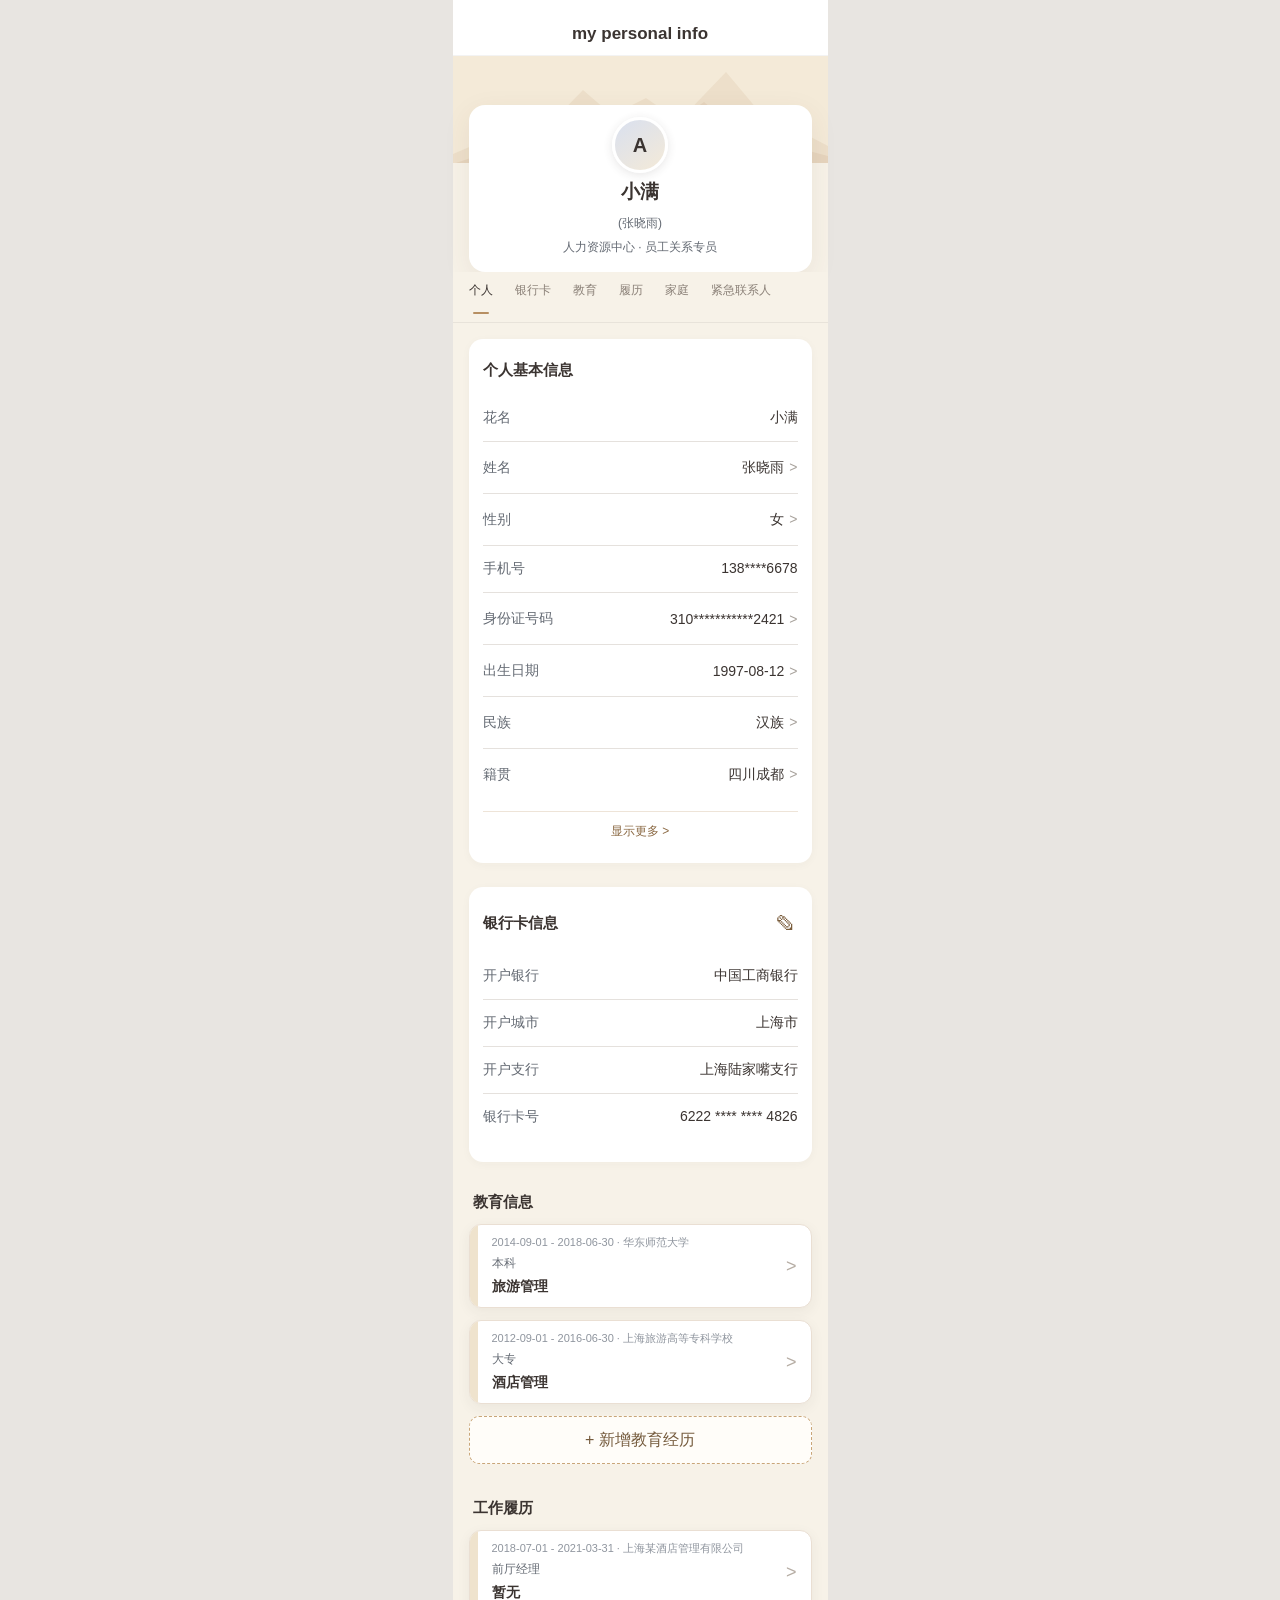
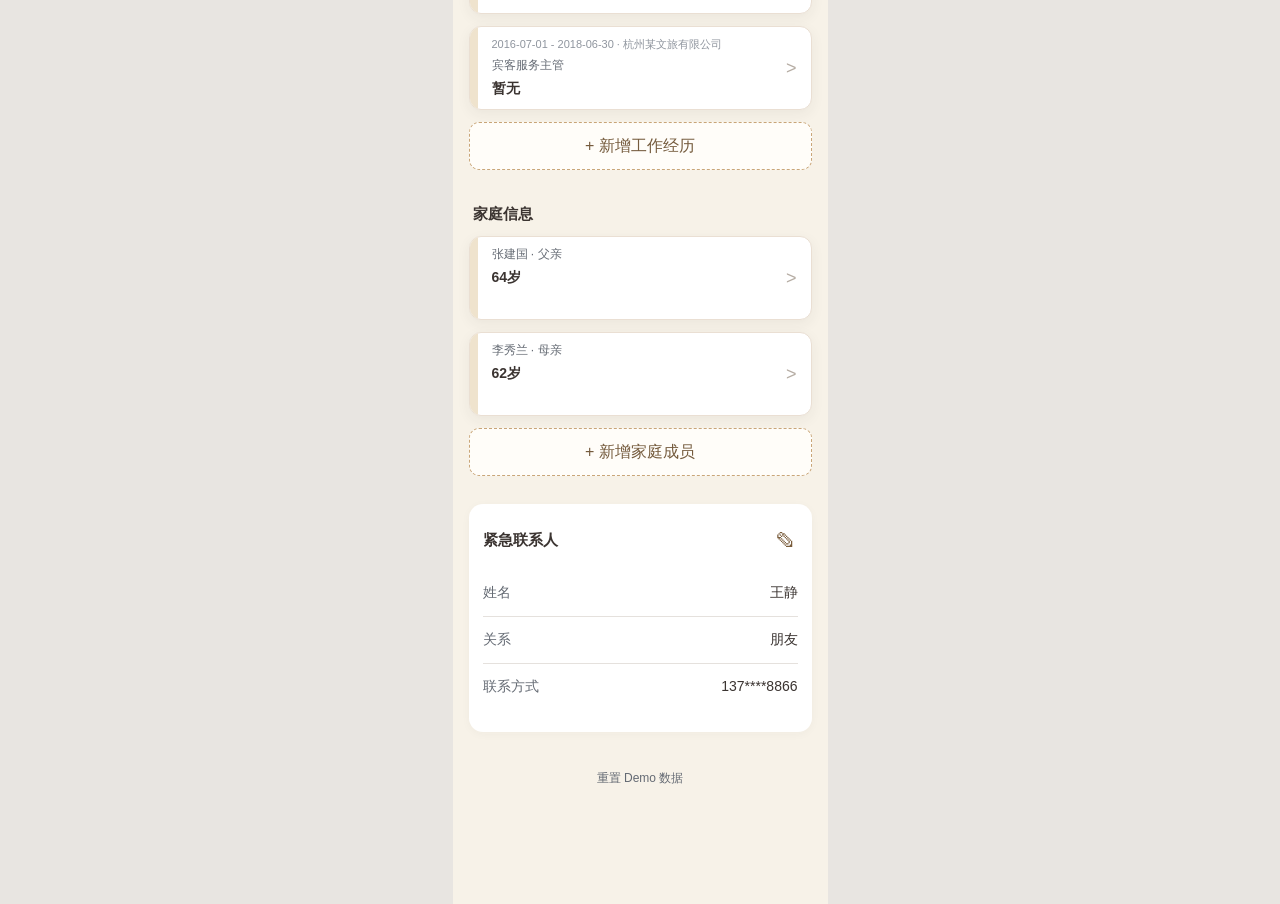
==== index.html @ 76324855 "feat: add personal information demo" ====
<!doctype html>
<html lang="zh-CN">
<head>
  <meta charset="UTF-8">
  <meta name="viewport" content="width=device-width, initial-scale=1, viewport-fit=cover">
  <meta name="theme-color" content="#f7f6f3">
  <title>my personal info</title>
  <link rel="stylesheet" href="./src/styles.css?v=17">
  <link rel="stylesheet" href="./src/talent-profile-fix.css?v=22">
</head>
<body>
  <main id="app" aria-live="polite"></main>
  <script type="module" src="./src/app.js?v=39"></script>
</body>
</html>
---- src/styles.css ----
:root{--woye:#3b3431;--page:#f7f6f3;--surface:#fff;--gold:#b78f62;--gold-weak:#f5e8c8;--muted:#646a73;--line:#e5e1dd;--warning:#c25705;--danger:#a53c2d;--success:#258832;--shadow:0 8px 24px rgba(59,52,49,.08)}
.landscape-hero{height:142px;margin-top:-1px;background-color:#f4ead8;background-image:url("data:image/svg+xml,%3Csvg xmlns='http://www.w3.org/2000/svg' viewBox='0 0 375 142'%3E%3Cpath d='M0 116L58 91l25 9 47-48 29 25 34-17 33 23 47-49 31 37 71 37v34H0z' fill='%23ddc8ab' fill-opacity='.32'/%3E%3Cpath d='M0 126l67-23 42 8 42-30 45 23 55-40 36 31 88 23v24H0z' fill='%23b78f62' fill-opacity='.13'/%3E%3C/svg%3E");background-size:cover;background-position:center}.profile-shell{width:343px;margin:-74px auto 0;position:relative;z-index:2}.talent-profile-card{min-height:174px;margin:0;padding:20px 18px 18px;border-radius:16px;background:#fff;color:var(--woye);box-shadow:0 8px 28px rgba(89,69,48,.08);display:flex;flex-direction:column;justify-content:center;text-align:center}.talent-profile-card .avatar{width:64px;height:64px;margin:0 auto 10px;background:linear-gradient(145deg,#d9e0ef,#f4ead8);border:3px solid #fff;box-shadow:0 2px 10px rgba(59,52,49,.12)}.talent-profile-card .profile-main{width:100%}.talent-profile-card .profile-main h2{justify-content:center;flex-wrap:wrap;margin-bottom:5px}.talent-profile-card .profile-main small{display:block;width:100%;color:var(--muted)}.talent-profile-card .profile-main p{color:var(--muted);line-height:20px}.profile-badge{position:absolute;right:0;top:26px;padding:5px 10px;background:#e4fae1;color:var(--success);font-size:12px;border-radius:6px 0 0 6px}.profile-anchor-nav{position:sticky;top:88px;z-index:4;display:flex;gap:22px;overflow-x:auto;width:100%;padding:17px 16px 8px;background:rgba(247,242,232,.96);scrollbar-width:none;border-bottom:1px solid rgba(59,52,49,.08)}.profile-anchor-nav::-webkit-scrollbar{display:none}.profile-anchor-nav a{position:relative;flex:none;min-height:32px;color:#8b8178;font-size:12px;text-decoration:none;white-space:nowrap}.profile-anchor-nav a:first-child{color:var(--woye)}.profile-anchor-nav a:first-child:after{content:"";position:absolute;left:4px;right:4px;bottom:0;height:2px;background:var(--gold);border-radius:2px}.profile-content{padding-top:10px}.module-card{scroll-margin-top:140px;background:#fff;border-radius:14px;padding:12px 14px 4px;box-shadow:0 2px 10px rgba(59,52,49,.035)}.module-card .detail-card,.module-card .record-card{padding-left:0;padding-right:0;box-shadow:none}.module-card .module-head{padding:0 0 4px}.module-card .module-head h2{font-size:15px}.module-card .add-btn{background:#fbf8f2;margin-top:4px}
.data-row.clickable{cursor:pointer;min-height:52px;align-items:center}.record-card{position:relative;background:#fff;border-radius:12px;padding:4px 16px 54px;margin-bottom:12px}.record-edit{position:absolute;right:12px;bottom:7px;color:#7a5d3c;font-size:13px;padding:0 10px}.add-btn{width:100%;min-height:48px;border:1px dashed var(--gold);border-radius:10px;background:#fff;color:#755b3d;margin:4px 0 16px}.delete-link{display:block;width:100%;color:var(--danger);margin:16px 0 100px}.data-row b{font-weight:400;margin-left:5px}
.single-page{padding-bottom:36px}.info-module{margin:0 0 24px}.module-head{min-height:38px;display:flex;align-items:center;justify-content:space-between;padding:0 2px}.module-head h2{font-size:16px;margin:0}.module-edit{display:block;margin:-4px 4px 0 auto;color:#755b3d;padding:0 12px}.inline-actions{display:flex;margin:8px 0}.inline-actions .danger-btn{min-height:44px}.info-module .demo-panel{margin-top:10px}.info-module .detail-card{margin-bottom:6px}
.profile-main{flex:1}.profile-main h2{display:flex;align-items:center;gap:8px}.profile-main small{font-size:11px;font-weight:400;color:#edd185}.profile-main p{margin-top:3px}.record-card.pending-add{border:1px dashed var(--gold);background:#fffaf1}.record-card.pending-edit{border:1px solid #e5c993;background:#fffaf1}.record-card.pending-delete{border:1px dashed #c9c4be;opacity:.58}.record-status{position:absolute;right:12px;top:10px;padding:3px 7px;border-radius:999px;background:#fff2df;color:var(--warning);font-size:11px}.request-actions{position:absolute;left:12px;right:12px;bottom:5px;display:flex;justify-content:flex-end;gap:4px}.request-actions button{color:#755b3d;font-size:12px;padding:0 8px}.request-actions button:first-child{margin-right:auto}.pending-delete .record-status{background:#f1efed;color:#646a73}
.pending-view{display:block;margin:0 4px 0 auto;color:#755b3d;font-size:12px;padding:0 8px}.record-card .pending-view{position:absolute;right:10px;bottom:4px}.profile-main h2{font-size:20px}.profile-main small{font-size:12px;color:rgba(255,255,255,.68)}
*{box-sizing:border-box}body{margin:0;background:#e8e5e1;color:var(--woye);font-family:"PingFang SC","Microsoft YaHei",sans-serif}.app{max-width:375px;min-height:100vh;margin:0 auto;background:#f7f6f3;position:relative;padding-bottom:104px}.nav{height:88px;padding:44px 16px 0;display:flex;align-items:center;justify-content:space-between;background:rgba(247,246,243,.94);position:sticky;top:0;z-index:5;border-bottom:1px solid rgba(59,52,49,.06)}.nav h1{font-size:17px;margin:0}.icon-btn,.text-btn,button{min-height:44px;border:0;background:transparent;color:var(--woye);font:inherit;cursor:pointer}.icon-btn{width:44px;font-size:22px}.nav-spacer{width:44px}.content{width:343px;margin:0 auto;padding-top:16px}.profile{background:linear-gradient(135deg,#3b3431,#514742);color:#fff;border-radius:16px;padding:20px;margin-bottom:16px;display:flex;gap:14px;align-items:center}.avatar{width:54px;height:54px;border-radius:50%;display:grid;place-items:center;background:#edd185;color:var(--woye);font-weight:600;font-size:20px}.profile h2{font-size:18px;margin:0 0 5px}.profile p{margin:0;color:rgba(255,255,255,.72);font-size:12px}.section-label{font-size:13px;color:var(--muted);margin:18px 4px 8px}.list{background:var(--surface);border-radius:12px;overflow:hidden}.list-item{min-height:76px;padding:14px 16px;display:flex;align-items:center;gap:12px;border-bottom:1px solid var(--line);cursor:pointer}.list-item:last-child{border:0}.section-icon{width:38px;height:38px;border-radius:10px;background:#f1ece5;display:grid;place-items:center;font-size:18px}.item-copy{flex:1;min-width:0}.item-title{font-size:15px;font-weight:500;margin-bottom:4px}.item-summary{font-size:12px;color:var(--muted);overflow:hidden;text-overflow:ellipsis;white-space:nowrap}.chevron{color:#a7a19b}.status{font-size:11px;padding:3px 7px;border-radius:999px;background:#fff2df;color:var(--warning)}.status.rejected{background:#fbe8e5;color:var(--danger)}.notice{border-radius:10px;padding:12px;margin-bottom:12px;background:var(--gold-weak);color:#71542f;font-size:13px;line-height:20px}.notice.danger{background:#fbe8e5;color:var(--danger)}.detail-card{background:#fff;border-radius:12px;padding:4px 16px;margin-bottom:12px}.data-row{display:flex;justify-content:space-between;gap:20px;padding:14px 0;border-bottom:1px solid var(--line);font-size:14px}.data-row:last-child{border:0}.data-row span:first-child{color:var(--muted);flex:none}.data-row span:last-child{text-align:right}.form-card{background:#fff;border-radius:12px;padding:4px 16px;margin-bottom:12px}.field{padding:12px 0;border-bottom:1px solid var(--line)}.field:last-child{border:0}.field label{display:block;font-size:12px;color:var(--muted);margin-bottom:7px}.field input{width:100%;height:36px;border:0;outline:0;color:var(--woye);font:14px inherit;background:transparent}.upload{background:#fff;border-radius:12px;padding:16px;margin-top:12px}.upload h3{font-size:14px;margin:0 0 4px}.upload p{font-size:12px;color:var(--muted);margin:0 0 12px}.upload-trigger{min-height:48px;width:100%;border:1px dashed var(--gold);border-radius:8px;color:#755b3d;background:#fcfaf7}.file{margin-top:10px;padding:10px;background:#f7f6f3;border-radius:8px;font-size:12px;display:flex;justify-content:space-between}.actions{position:fixed;bottom:0;width:375px;padding:10px 16px calc(10px + env(safe-area-inset-bottom));background:rgba(255,255,255,.96);border-top:1px solid var(--line);display:flex;gap:10px;z-index:6}.primary,.secondary,.danger-btn{min-height:48px;border-radius:8px;padding:0 18px;font-weight:500}.primary{background:var(--woye);color:white;flex:1}.secondary{border:1px solid #cfc9c3;background:#fff;flex:1}.danger-btn{border:1px solid #ddb8b3;color:var(--danger);background:#fff;flex:1}.demo-panel{margin-top:18px;border:1px dashed #cfc6ba;border-radius:12px;padding:14px}.demo-panel h3{font-size:13px;margin:0 0 5px}.demo-panel p{font-size:11px;color:var(--muted);margin:0 0 10px}.demo-row{display:flex;gap:8px}.demo-row button{border:1px solid var(--line);border-radius:8px;background:#fff;flex:1;font-size:12px}.toast{position:fixed;left:50%;bottom:96px;transform:translateX(-50%);background:rgba(59,52,49,.94);color:#fff;padding:10px 16px;border-radius:8px;font-size:13px;z-index:20;white-space:nowrap}.reset{margin:20px auto 0;display:block;color:var(--muted);font-size:12px}.empty{padding:40px 20px;text-align:center;color:var(--muted)}@media(max-width:374px){.app,.actions{width:100%;max-width:375px}.content{width:calc(100% - 32px)}}
---- src/talent-profile-fix.css ----
.app.single-page{background:#f7f2e8}
.single-page .nav{height:56px;padding-top:12px;background:#fff}
.single-page .landscape-hero{height:108px}
.single-page .profile-shell{margin-top:-58px}
.profile.talent-profile-card{min-height:158px;margin:0;padding:12px 18px 14px;background:#fff!important;color:var(--woye)!important;gap:0;align-items:center}
.profile.talent-profile-card h2{color:var(--woye);font-size:19px}
.talent-profile-card .profile-main p{color:var(--muted)!important;margin:1px 0;font-size:12px}
.talent-profile-card .profile-main small{color:var(--muted)!important;margin-top:2px}
.profile.talent-profile-card .avatar{width:56px;height:56px;margin:0 auto 6px}
.single-page .profile-anchor-nav{top:56px;padding-top:10px;background:rgba(247,242,232,.98)}
.module-card{padding:14px 14px 12px}
.module-card .record-card{margin:8px 0 14px;padding:42px 14px 52px;background:#fffdf9;border:1px solid #e2d7c8;border-radius:12px;overflow:hidden}
.module-card .record-card:not(.pending-add):not(.pending-edit):not(.pending-delete){padding-top:10px}
.module-card .record-card .data-row{padding:12px 0;gap:12px}
.module-card .record-card .data-row span:last-child{min-width:0;overflow-wrap:anywhere}
.record-card .record-status{top:10px;right:12px;z-index:1}
.record-card .request-actions{left:0;right:0;bottom:0;min-height:44px;padding:0 10px;border-top:1px solid #eee4d8;background:#fbf7f0;align-items:center}
.record-card .request-actions button{min-height:43px}
.record-card .pending-view{position:static;margin-left:auto}
.module-card .add-btn{margin:2px 0 4px;border-color:#c9a679;background:#fffdf9}
.multi-record-module{background:transparent;box-shadow:none;padding:0}
.multi-record-module .module-head{padding:0 4px 6px}
.multi-record-module .record-card-list{display:grid;gap:12px}
.multi-record-module .record-card{margin:0;padding:42px 14px 14px;background:#fff;border:1px solid #eadfd3;box-shadow:0 4px 14px rgba(59,52,49,.06)}
.multi-record-module .record-card:not(.pending-add):not(.pending-edit):not(.pending-delete){padding-top:42px;padding-bottom:14px}
.multi-record-module .record-edit{top:8px;right:8px;bottom:auto;min-height:32px;padding:0 8px}
.multi-record-module .add-btn{margin-top:12px}
.multi-record-module .record-summary-card{position:relative;min-height:108px;padding:18px 34px 16px 22px;cursor:pointer;overflow:hidden}
.record-summary-card::before{content:"";position:absolute;left:0;top:0;bottom:0;width:8px;background:#efe3cd;border-radius:12px 0 0 12px}
.record-summary{display:flex;flex-direction:column;gap:3px}
.record-time{color:#8f959e;font-size:11px;line-height:18px}
.record-subtitle{color:#646a73;font-size:12px;line-height:18px}
.record-primary{color:#3b3431;font-size:14px;line-height:22px;font-weight:600}
.record-chevron{position:absolute;right:14px;top:50%;transform:translateY(-50%);color:#b6ada4;font-size:18px}
.multi-record-module .record-summary-card.pending-add,.multi-record-module .record-summary-card.pending-delete{padding-top:42px}
.multi-record-module .record-summary-card .record-status{top:10px}
.multi-record-module .record-summary-card:not(.pending-add):not(.pending-edit):not(.pending-delete){padding-top:8px;padding-bottom:8px;min-height:84px}
.multi-record-module .record-summary-card.pending-edit{padding:16px 104px 16px 22px;min-height:96px}
.multi-record-module .record-summary-card.pending-edit .record-status{top:12px;right:12px}
.show-more{display:block;width:100%;min-height:40px;border-top:1px solid #eee4d8;color:#8a6842;font-size:12px}
.set-emergency{position:relative;z-index:2;display:block;min-height:36px;margin:8px 0 -4px;padding:0 10px;border-radius:8px;background:#fbf7f0;color:#7a5d3c;font-size:12px}
.set-emergency:disabled{color:#bbbfc4;cursor:not-allowed}
.material-grid{display:grid;gap:12px;margin-bottom:12px}
.material-slot{padding:12px;border:1px solid #eadfd3;border-radius:10px;background:#fffdf9}
.material-slot h3{margin:0 0 4px}
.material-slot .upload-trigger{margin-top:4px}
.profile-org{white-space:nowrap;font-size:12px}
.emergency-inline{display:flex;align-items:center;gap:8px}
.emergency-inline span{color:#646a73;font-size:12px}
.inline-module-head>div{display:flex;align-items:center;gap:6px}
.inline-edit-icon{width:44px;min-height:44px;margin-right:-10px;color:#7a5d3c;font-size:20px;line-height:1}
.family-summary{justify-content:center}
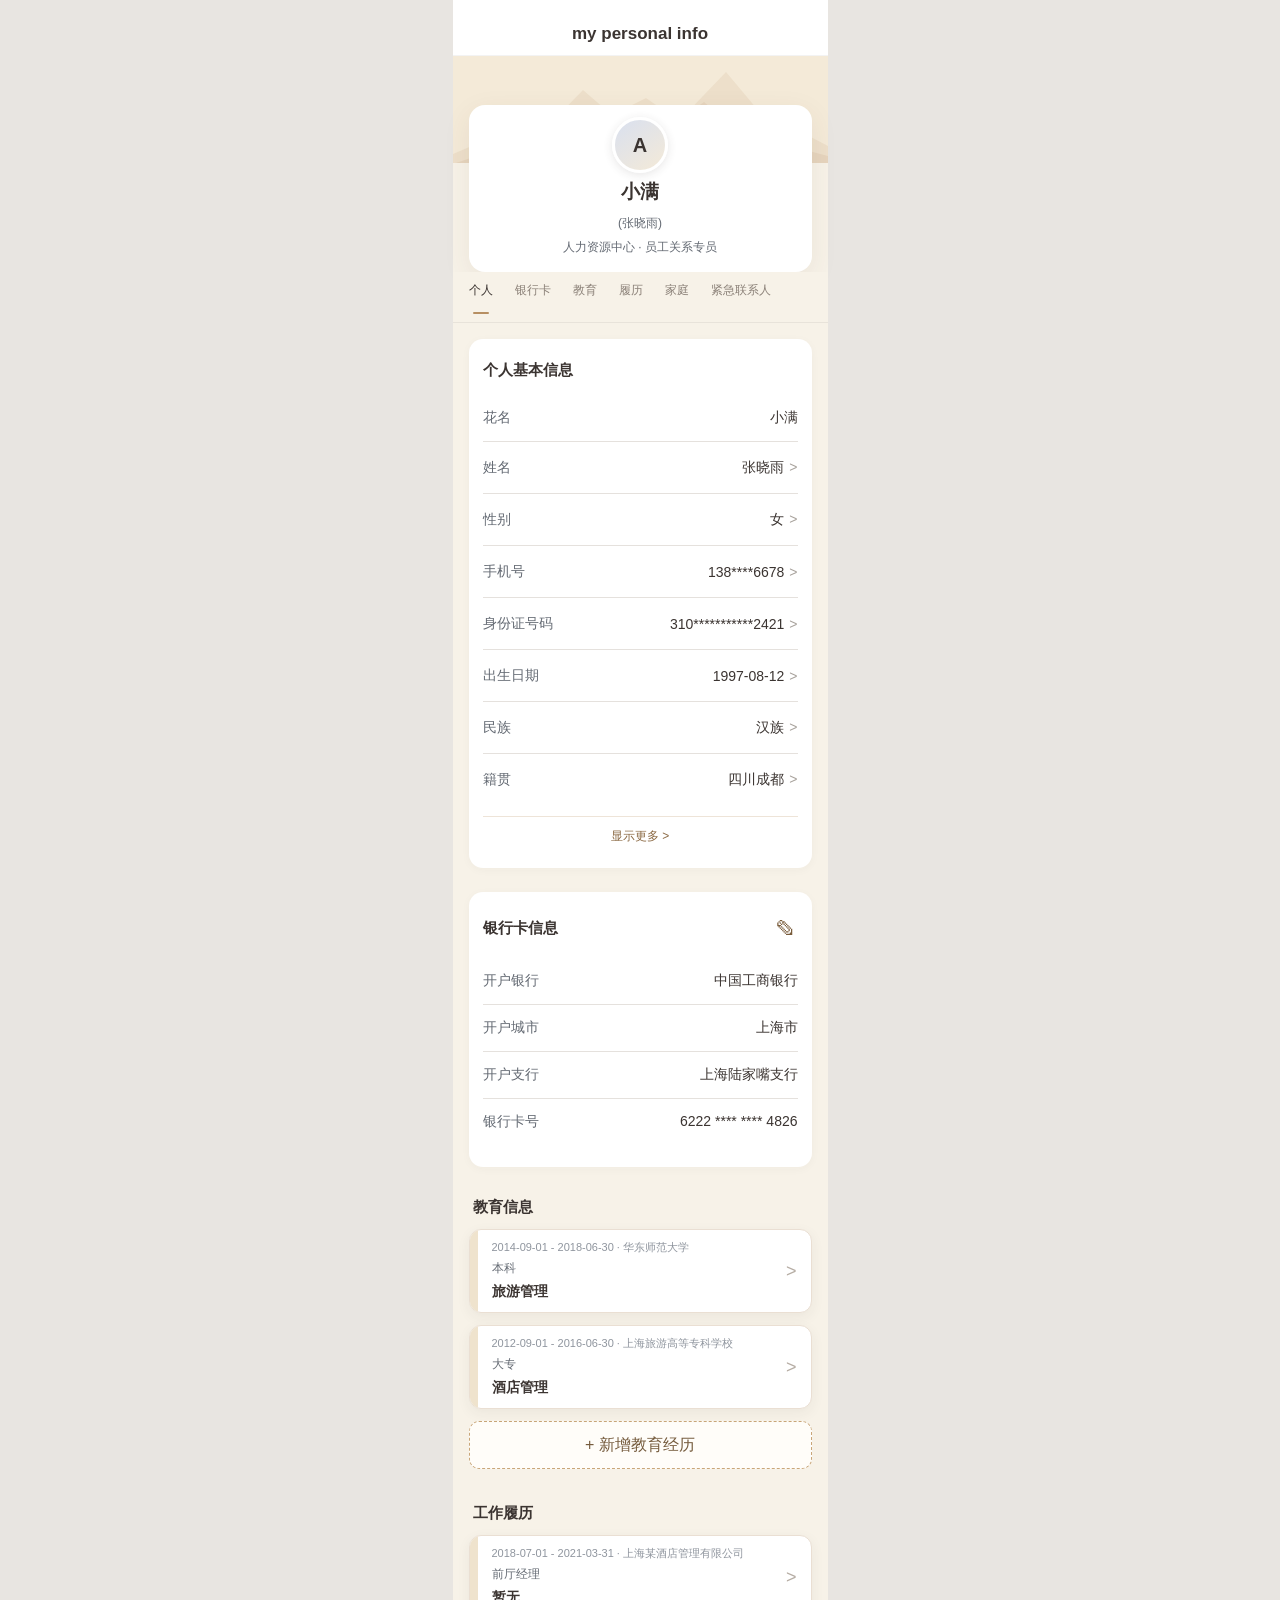
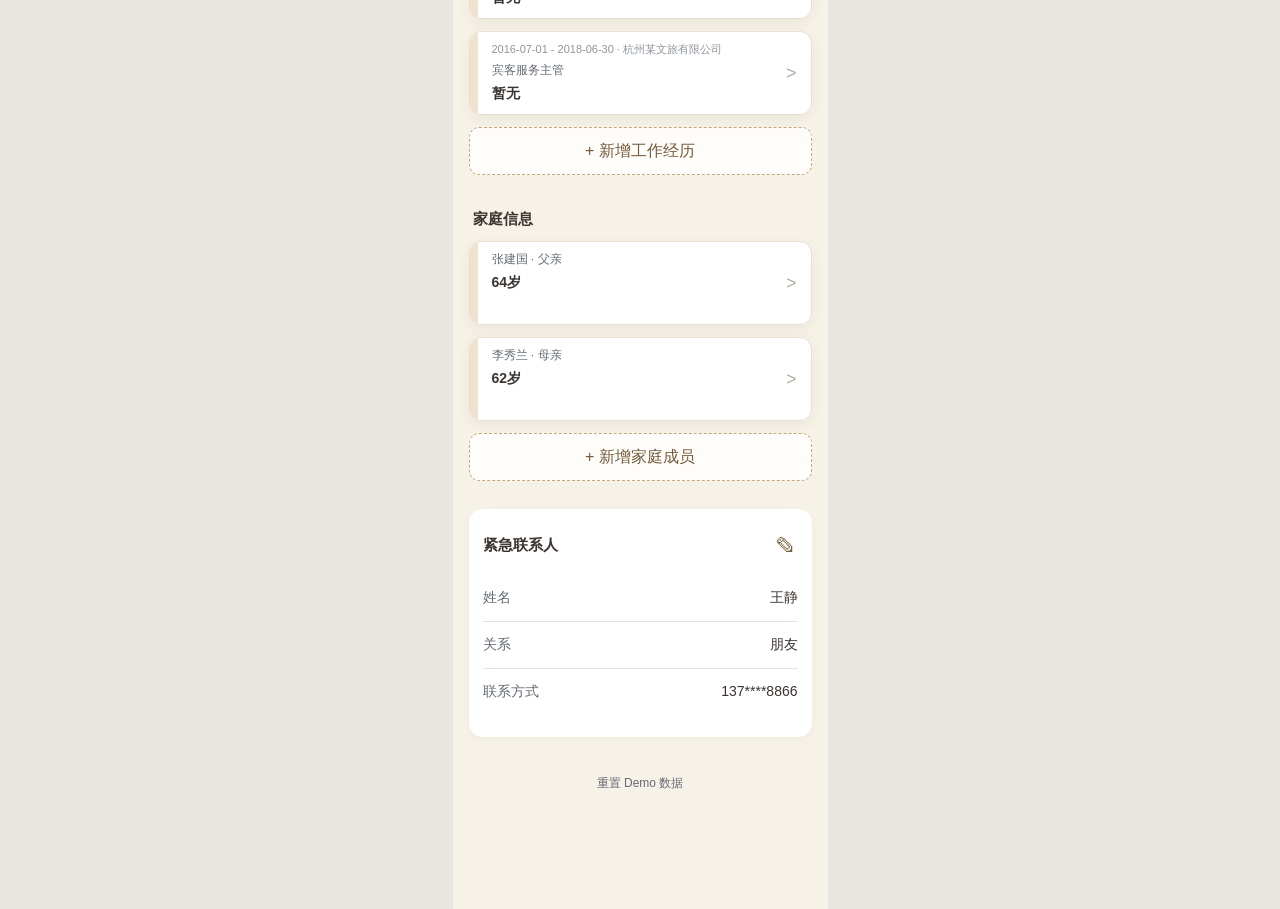
==== commit 1ddba9a0: "Refine phone and review demo flows" ====
--- a/index.html
+++ b/index.html
@@ -5,11 +5,11 @@
   <meta name="viewport" content="width=device-width, initial-scale=1, viewport-fit=cover">
   <meta name="theme-color" content="#f7f6f3">
   <title>my personal info</title>
-  <link rel="stylesheet" href="./src/styles.css?v=17">
+  <link rel="stylesheet" href="./src/styles.css?v=18">
   <link rel="stylesheet" href="./src/talent-profile-fix.css?v=22">
 </head>
 <body>
   <main id="app" aria-live="polite"></main>
-  <script type="module" src="./src/app.js?v=39"></script>
+  <script type="module" src="./src/app.js?v=43"></script>
 </body>
 </html>
--- a/src/styles.css
+++ b/src/styles.css
@@ -5,3 +5,6 @@
 .profile-main{flex:1}.profile-main h2{display:flex;align-items:center;gap:8px}.profile-main small{font-size:11px;font-weight:400;color:#edd185}.profile-main p{margin-top:3px}.record-card.pending-add{border:1px dashed var(--gold);background:#fffaf1}.record-card.pending-edit{border:1px solid #e5c993;background:#fffaf1}.record-card.pending-delete{border:1px dashed #c9c4be;opacity:.58}.record-status{position:absolute;right:12px;top:10px;padding:3px 7px;border-radius:999px;background:#fff2df;color:var(--warning);font-size:11px}.request-actions{position:absolute;left:12px;right:12px;bottom:5px;display:flex;justify-content:flex-end;gap:4px}.request-actions button{color:#755b3d;font-size:12px;padding:0 8px}.request-actions button:first-child{margin-right:auto}.pending-delete .record-status{background:#f1efed;color:#646a73}
 .pending-view{display:block;margin:0 4px 0 auto;color:#755b3d;font-size:12px;padding:0 8px}.record-card .pending-view{position:absolute;right:10px;bottom:4px}.profile-main h2{font-size:20px}.profile-main small{font-size:12px;color:rgba(255,255,255,.68)}
 *{box-sizing:border-box}body{margin:0;background:#e8e5e1;color:var(--woye);font-family:"PingFang SC","Microsoft YaHei",sans-serif}.app{max-width:375px;min-height:100vh;margin:0 auto;background:#f7f6f3;position:relative;padding-bottom:104px}.nav{height:88px;padding:44px 16px 0;display:flex;align-items:center;justify-content:space-between;background:rgba(247,246,243,.94);position:sticky;top:0;z-index:5;border-bottom:1px solid rgba(59,52,49,.06)}.nav h1{font-size:17px;margin:0}.icon-btn,.text-btn,button{min-height:44px;border:0;background:transparent;color:var(--woye);font:inherit;cursor:pointer}.icon-btn{width:44px;font-size:22px}.nav-spacer{width:44px}.content{width:343px;margin:0 auto;padding-top:16px}.profile{background:linear-gradient(135deg,#3b3431,#514742);color:#fff;border-radius:16px;padding:20px;margin-bottom:16px;display:flex;gap:14px;align-items:center}.avatar{width:54px;height:54px;border-radius:50%;display:grid;place-items:center;background:#edd185;color:var(--woye);font-weight:600;font-size:20px}.profile h2{font-size:18px;margin:0 0 5px}.profile p{margin:0;color:rgba(255,255,255,.72);font-size:12px}.section-label{font-size:13px;color:var(--muted);margin:18px 4px 8px}.list{background:var(--surface);border-radius:12px;overflow:hidden}.list-item{min-height:76px;padding:14px 16px;display:flex;align-items:center;gap:12px;border-bottom:1px solid var(--line);cursor:pointer}.list-item:last-child{border:0}.section-icon{width:38px;height:38px;border-radius:10px;background:#f1ece5;display:grid;place-items:center;font-size:18px}.item-copy{flex:1;min-width:0}.item-title{font-size:15px;font-weight:500;margin-bottom:4px}.item-summary{font-size:12px;color:var(--muted);overflow:hidden;text-overflow:ellipsis;white-space:nowrap}.chevron{color:#a7a19b}.status{font-size:11px;padding:3px 7px;border-radius:999px;background:#fff2df;color:var(--warning)}.status.rejected{background:#fbe8e5;color:var(--danger)}.notice{border-radius:10px;padding:12px;margin-bottom:12px;background:var(--gold-weak);color:#71542f;font-size:13px;line-height:20px}.notice.danger{background:#fbe8e5;color:var(--danger)}.detail-card{background:#fff;border-radius:12px;padding:4px 16px;margin-bottom:12px}.data-row{display:flex;justify-content:space-between;gap:20px;padding:14px 0;border-bottom:1px solid var(--line);font-size:14px}.data-row:last-child{border:0}.data-row span:first-child{color:var(--muted);flex:none}.data-row span:last-child{text-align:right}.form-card{background:#fff;border-radius:12px;padding:4px 16px;margin-bottom:12px}.field{padding:12px 0;border-bottom:1px solid var(--line)}.field:last-child{border:0}.field label{display:block;font-size:12px;color:var(--muted);margin-bottom:7px}.field input{width:100%;height:36px;border:0;outline:0;color:var(--woye);font:14px inherit;background:transparent}.upload{background:#fff;border-radius:12px;padding:16px;margin-top:12px}.upload h3{font-size:14px;margin:0 0 4px}.upload p{font-size:12px;color:var(--muted);margin:0 0 12px}.upload-trigger{min-height:48px;width:100%;border:1px dashed var(--gold);border-radius:8px;color:#755b3d;background:#fcfaf7}.file{margin-top:10px;padding:10px;background:#f7f6f3;border-radius:8px;font-size:12px;display:flex;justify-content:space-between}.actions{position:fixed;bottom:0;width:375px;padding:10px 16px calc(10px + env(safe-area-inset-bottom));background:rgba(255,255,255,.96);border-top:1px solid var(--line);display:flex;gap:10px;z-index:6}.primary,.secondary,.danger-btn{min-height:48px;border-radius:8px;padding:0 18px;font-weight:500}.primary{background:var(--woye);color:white;flex:1}.secondary{border:1px solid #cfc9c3;background:#fff;flex:1}.danger-btn{border:1px solid #ddb8b3;color:var(--danger);background:#fff;flex:1}.demo-panel{margin-top:18px;border:1px dashed #cfc6ba;border-radius:12px;padding:14px}.demo-panel h3{font-size:13px;margin:0 0 5px}.demo-panel p{font-size:11px;color:var(--muted);margin:0 0 10px}.demo-row{display:flex;gap:8px}.demo-row button{border:1px solid var(--line);border-radius:8px;background:#fff;flex:1;font-size:12px}.toast{position:fixed;left:50%;bottom:96px;transform:translateX(-50%);background:rgba(59,52,49,.94);color:#fff;padding:10px 16px;border-radius:8px;font-size:13px;z-index:20;white-space:nowrap}.reset{margin:20px auto 0;display:block;color:var(--muted);font-size:12px}.empty{padding:40px 20px;text-align:center;color:var(--muted)}@media(max-width:374px){.app,.actions{width:100%;max-width:375px}.content{width:calc(100% - 32px)}}
+.phone-modal-mask{position:fixed;inset:0;background:rgba(0,0,0,.42);z-index:30;display:grid;place-items:center;padding:18px}.phone-modal{width:100%;max-width:343px;background:#fff;border-radius:12px;padding:18px;color:var(--woye)}.phone-modal h2{font-size:17px;margin:0 0 12px}.phone-modal p{margin:0 0 10px;font-size:13px;line-height:20px;color:#4f4742}.phone-modal-image{height:86px;border:1px dashed var(--line);border-radius:8px;display:grid;place-items:center;color:var(--muted);background:#faf8f5;margin:6px 0 14px}.phone-modal-actions{display:flex;gap:10px}
+.form-title{font-size:16px;line-height:24px;margin:0 0 12px;color:var(--woye);font-weight:600}
+.plain-note{margin:0 0 12px;color:var(--woye);font-size:13px;line-height:20px}
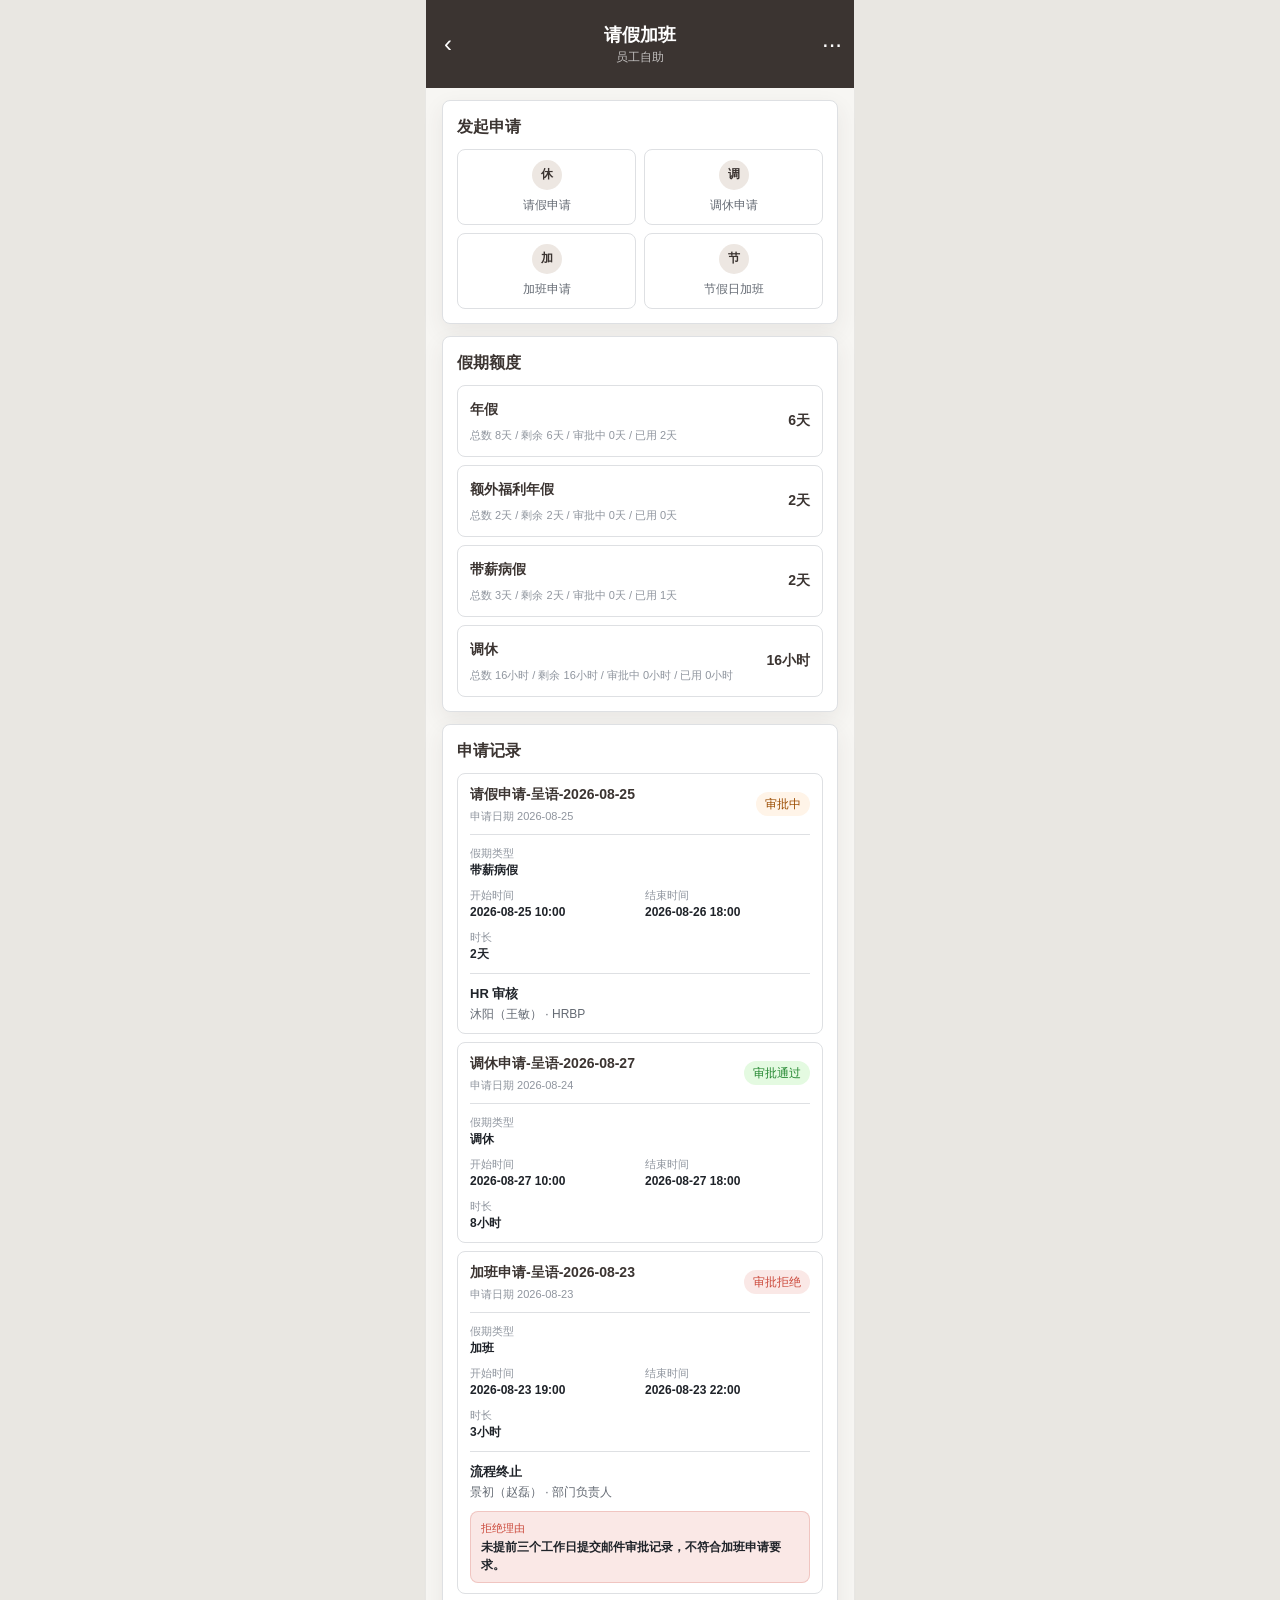
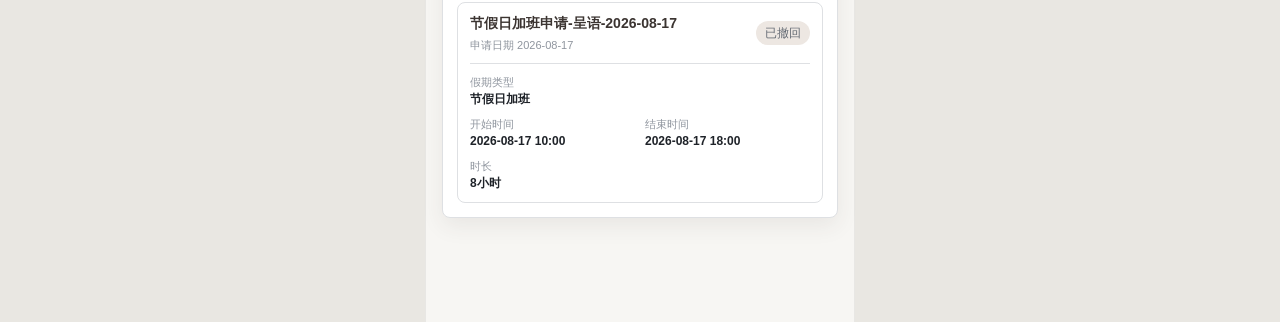
==== commit a8bfa556: "Initial employee self-service demo" ====
--- a/index.html
+++ b/index.html
@@ -1,15 +1,180 @@
 <!doctype html>
 <html lang="zh-CN">
-<head>
-  <meta charset="UTF-8">
-  <meta name="viewport" content="width=device-width, initial-scale=1, viewport-fit=cover">
-  <meta name="theme-color" content="#f7f6f3">
-  <title>my personal info</title>
-  <link rel="stylesheet" href="./src/styles.css?v=18">
-  <link rel="stylesheet" href="./src/talent-profile-fix.css?v=22">
-</head>
-<body>
-  <main id="app" aria-live="polite"></main>
-  <script type="module" src="./src/app.js?v=43"></script>
-</body>
+  <head>
+    <meta charset="UTF-8" />
+    <meta name="viewport" content="width=device-width, initial-scale=1.0, viewport-fit=cover" />
+    <title>员工自助 - 请假加班移动端 Demo</title>
+    <link rel="stylesheet" href="./styles.css" />
+  </head>
+  <body>
+    <main class="phone-shell">
+      <section id="homePage" class="app-page active-page" aria-label="请假加班首页">
+        <header class="mobile-nav">
+          <button class="icon-button" type="button" aria-label="返回">‹</button>
+          <div>
+            <h1>请假加班</h1>
+            <p>员工自助</p>
+          </div>
+          <button class="icon-button" type="button" aria-label="更多">···</button>
+        </header>
+
+        <section class="request-entry-card">
+          <div class="section-title-row">
+            <h2>发起申请</h2>
+          </div>
+          <div class="type-grid" role="tablist" aria-label="申请类型">
+            <button class="type-tile" type="button" data-request="leave"><span>休</span>请假申请</button>
+            <button class="type-tile" type="button" data-request="comp"><span>调</span>调休申请</button>
+            <button class="type-tile" type="button" data-request="overtime"><span>加</span>加班申请</button>
+            <button class="type-tile" type="button" data-request="holidayOvertime"><span>节</span>节假日加班</button>
+          </div>
+        </section>
+
+        <section class="quota-section" aria-label="假期额度">
+          <div class="section-title-row">
+            <h2>假期额度</h2>
+          </div>
+          <div id="quotaList" class="quota-list"></div>
+        </section>
+
+        <section class="request-record-section" aria-label="申请记录">
+          <div class="section-title-row">
+            <h2>申请记录</h2>
+          </div>
+          <div id="homeRequestList" class="home-request-list"></div>
+        </section>
+      </section>
+
+      <section id="applyPage" class="app-page" aria-label="申请页面">
+        <header class="mobile-nav">
+          <button class="icon-button" type="button" id="backHomeBtn" aria-label="返回">‹</button>
+          <div>
+            <h1 id="formTitle">请假申请</h1>
+            <p id="formSubtitle">Leave application</p>
+          </div>
+          <button class="icon-button" type="button" aria-label="更多">···</button>
+        </header>
+
+        <section class="employee-card compact-card">
+          <div>
+            <span class="eyebrow">申请人</span>
+            <h2>呈语（李群）</h2>
+            <p>部门：数智科技中心 / 集团管理数字化 / 集团管理产品</p>
+            <p>岗位：高级产品经理</p>
+            <div class="employee-tags" aria-label="员工标签">
+              <span>总部伙伴</span>
+            </div>
+          </div>
+        </section>
+
+        <section class="form-card">
+          <form id="requestForm" class="mobile-form">
+            <label class="field">
+              <span>标题</span>
+              <input id="titleInput" type="text" value="请假申请-呈语-2026-08-24" />
+            </label>
+
+            <label class="field" id="leaveTypeField">
+              <span>假期类型</span>
+              <select id="leaveTypeSelect"></select>
+            </label>
+
+            <section id="qualificationInfoFields" class="marriage-info-fields is-hidden" aria-label="资格假材料信息">
+              <label class="field">
+                <span id="qualificationDateLabel">结婚日期</span>
+                <input id="qualificationDateInput" type="date" value="2026-08-20" />
+              </label>
+            </section>
+
+            <section id="selectedQuotaCard" class="selected-quota-card is-hidden" aria-label="当前假期额度">
+              <div class="quota-card-head">
+                <span>当前额度</span>
+                <strong id="selectedQuotaName">年假</strong>
+              </div>
+              <div class="quota-metrics">
+                <div><span>假期总数</span><strong id="quotaTotal">0天</strong></div>
+                <div><span>假期剩余</span><strong id="quotaRemaining">0天</strong></div>
+                <div><span>假期审批中</span><strong id="quotaPending">0天</strong></div>
+                <div><span>假期已用</span><strong id="quotaUsed">0天</strong></div>
+              </div>
+            </section>
+
+            <div class="time-card">
+              <div class="time-line">
+                <span class="dot start"></span>
+                <label class="field compact-field">
+                  <span>开始</span>
+                  <input id="startDate" type="date" value="2026-08-24" />
+                </label>
+                <label class="field compact-field">
+                  <span>时间</span>
+                  <select id="startTime"><option>10:00</option><option>14:00</option><option>18:00</option><option>19:00</option></select>
+                </label>
+              </div>
+              <div class="time-line">
+                <span class="dot end"></span>
+                <label class="field compact-field">
+                  <span>结束</span>
+                  <input id="endDate" type="date" value="2026-08-24" />
+                </label>
+                <label class="field compact-field">
+                  <span>时间</span>
+                  <select id="endTime"><option>18:00</option><option>14:00</option><option>19:00</option><option>22:00</option></select>
+                </label>
+              </div>
+            </div>
+
+            <label class="field total-field">
+              <span id="totalLabel">合计（天）</span>
+              <input id="totalInput" type="number" min="0" step="0.5" value="1" />
+            </label>
+
+            <div id="validationBanner" class="validation-banner" role="status"></div>
+
+            <label class="field">
+              <span id="reasonLabel">请假事由</span>
+              <textarea id="reasonInput" rows="4" placeholder="请输入申请原因、工作安排或补充说明。">家中事务处理，已同步项目安排。</textarea>
+            </label>
+
+            <section class="upload-row" aria-label="附件上传">
+              <div>
+                <strong>上传附件</strong>
+                <p id="attachmentText">单个文件最大 30M。</p>
+              </div>
+              <button class="small-button" type="button" id="uploadAttachmentBtn">上传</button>
+            </section>
+          </form>
+        </section>
+
+        <section id="requirementCard" class="requirement-card is-hidden">
+          <h2 id="requirementTitle">请假要求</h2>
+          <div class="requirement-stack">
+            <div>
+              <span>填写说明</span>
+              <div id="memoRule"></div>
+            </div>
+          </div>
+        </section>
+      </section>
+
+    </main>
+
+    <footer id="submitBar" class="submit-bar is-hidden">
+      <div>
+        <span>当前合计</span>
+        <strong id="footerTotal">1 天</strong>
+      </div>
+      <button class="primary-button" type="button" id="submitBtn">提交申请</button>
+    </footer>
+
+    <div id="toast" class="toast" role="status" aria-live="polite"></div>
+    <div id="marriageDialog" class="dialog-mask is-hidden" role="dialog" aria-modal="true" aria-labelledby="marriageDialogTitle">
+      <section class="dialog-card">
+        <h2 id="marriageDialogTitle">首次申请婚假</h2>
+        <p id="qualificationDialogText">首次申请婚假，请提交结婚登记材料，审批通过后将生成10天婚假额度，并扣除本次申请时长。</p>
+        <button class="primary-button dialog-confirm" type="button" id="confirmMarriageDialogBtn">确认</button>
+      </section>
+    </div>
+    <script src="./app.js?v=20260827-qualification-leave"></script>
+  </body>
 </html>
--- a/styles.css
+++ b/styles.css
@@ -0,0 +1,954 @@
+:root {
+  --brand-dark: #3b3431;
+  --brand-paper: #f7f6f3;
+  --brand-paper-strong: #ede7e2;
+  --brand-gold: #b78f62;
+  --brand-gold-soft: #f5e8c8;
+  --text-primary: #1f2329;
+  --text-secondary: #646a73;
+  --text-tertiary: #8f959e;
+  --line: #d0d3d6;
+  --line-soft: #dee0e3;
+  --surface: #ffffff;
+  --info: #336df4;
+  --info-soft: #f0f4ff;
+  --success: #258832;
+  --warning: #ed6d0c;
+  --danger: #cc4b3d;
+  --danger-soft: #fae8e6;
+  --shadow: 0 8px 22px rgba(59, 52, 49, 0.08);
+}
+
+* {
+  box-sizing: border-box;
+}
+
+html {
+  background: #e9e7e2;
+}
+
+body {
+  margin: 0;
+  color: var(--text-primary);
+  background: #e9e7e2;
+  font-family: "PingFang SC", "Microsoft YaHei", Arial, sans-serif;
+  font-size: 14px;
+  line-height: 1.55;
+}
+
+button,
+input,
+select,
+textarea {
+  font: inherit;
+}
+
+button {
+  cursor: pointer;
+}
+
+h1,
+h2,
+p {
+  margin: 0;
+}
+
+.phone-shell {
+  width: min(100%, 430px);
+  min-height: 100vh;
+  margin: 0 auto;
+  padding: 0 16px 104px;
+  background: var(--brand-paper);
+}
+
+.mobile-nav {
+  position: sticky;
+  top: 0;
+  z-index: 5;
+  display: grid;
+  grid-template-columns: 44px 1fr 44px;
+  align-items: center;
+  min-height: 88px;
+  padding-top: env(safe-area-inset-top);
+  margin: 0 -16px;
+  color: #fff;
+  background: var(--brand-dark);
+}
+
+.mobile-nav h1 {
+  font-size: 18px;
+  line-height: 26px;
+  text-align: center;
+}
+
+.mobile-nav p {
+  color: rgba(255, 255, 255, 0.68);
+  font-size: 12px;
+  text-align: center;
+}
+
+.icon-button {
+  width: 44px;
+  height: 44px;
+  border: 0;
+  color: #fff;
+  background: transparent;
+  font-size: 24px;
+  line-height: 1;
+}
+
+.employee-card,
+.quota-section,
+.request-entry-card,
+.request-record-section,
+.request-list-card,
+.form-card,
+.requirement-card,
+.detail-card {
+  margin-top: 12px;
+  border: 1px solid var(--line-soft);
+  border-radius: 8px;
+  background: var(--surface);
+  box-shadow: var(--shadow);
+}
+
+.employee-card {
+  display: flex;
+  align-items: center;
+  justify-content: space-between;
+  gap: 12px;
+  padding: 14px 16px;
+  margin-top: 16px;
+}
+
+.eyebrow,
+.field span,
+.requirement-stack span {
+  display: block;
+  color: var(--text-tertiary);
+  font-size: 12px;
+}
+
+.employee-card h2,
+.section-title-row h2,
+.requirement-card h2,
+.detail-card h2 {
+  color: var(--brand-dark);
+  font-size: 16px;
+  line-height: 24px;
+  font-weight: 700;
+}
+
+.employee-card p,
+.form-title-row p {
+  color: var(--text-secondary);
+  font-size: 12px;
+}
+
+.employee-tags {
+  display: flex;
+  flex-wrap: wrap;
+  gap: 6px;
+  margin-top: 8px;
+}
+
+.employee-tags span {
+  display: inline-flex;
+  align-items: center;
+  min-height: 24px;
+  border: 1px solid var(--line-soft);
+  border-radius: 999px;
+  padding: 0 9px;
+  color: var(--brand-dark);
+  background: var(--brand-paper-strong);
+  font-size: 12px;
+}
+
+.state-pill,
+.mini-tag {
+  display: inline-flex;
+  align-items: center;
+  justify-content: center;
+  min-height: 24px;
+  border-radius: 999px;
+  padding: 0 10px;
+  color: var(--warning);
+  background: #fff4e8;
+  font-size: 12px;
+  white-space: nowrap;
+}
+
+.mini-tag {
+  color: var(--success);
+  background: #e4fae1;
+}
+
+.mini-tag.warning {
+  color: #9b4c00;
+  background: #fff4e8;
+}
+
+.mini-tag.danger {
+  color: var(--danger);
+  background: var(--danger-soft);
+}
+
+.section-title-row {
+  display: flex;
+  align-items: center;
+  justify-content: space-between;
+  gap: 12px;
+  padding: 14px 14px 10px;
+}
+
+.text-button {
+  min-height: 32px;
+  border: 0;
+  color: var(--info);
+  background: transparent;
+  padding: 0;
+  font-size: 12px;
+}
+
+.section-note {
+  color: var(--text-tertiary);
+  font-size: 12px;
+}
+
+.quota-list {
+  display: grid;
+  gap: 8px;
+  padding: 0 14px 14px;
+}
+
+.quota-item {
+  display: grid;
+  grid-template-columns: minmax(0, 1fr) auto;
+  gap: 10px;
+  align-items: center;
+  width: 100%;
+  min-height: 72px;
+  border: 1px solid var(--line-soft);
+  border-radius: 8px;
+  padding: 10px 12px;
+  background: #fff;
+  text-align: left;
+}
+
+.quota-item strong {
+  display: block;
+  margin-bottom: 6px;
+  color: var(--brand-dark);
+}
+
+.quota-item small {
+  display: block;
+  color: var(--text-tertiary);
+  font-size: 11px;
+  line-height: 16px;
+}
+
+.quota-value {
+  display: none;
+  margin-top: 4px;
+  color: var(--brand-dark);
+  font-weight: 700;
+}
+
+.quota-item em {
+  color: var(--brand-dark);
+  font-style: normal;
+  font-weight: 700;
+  white-space: nowrap;
+}
+
+.quota-item.disabled em {
+  color: var(--text-tertiary);
+}
+
+.selected-quota-card {
+  display: grid;
+  gap: 12px;
+  border: 1px solid var(--brand-gold);
+  border-radius: 8px;
+  padding: 12px;
+  background: #fffaf0;
+}
+
+.selected-quota-card span {
+  display: block;
+  color: var(--text-tertiary);
+  font-size: 12px;
+}
+
+.selected-quota-card strong {
+  color: var(--brand-dark);
+}
+
+.quota-card-head {
+  display: flex;
+  align-items: center;
+  justify-content: space-between;
+  gap: 12px;
+}
+
+.quota-metrics {
+  display: grid;
+  grid-template-columns: repeat(2, minmax(0, 1fr));
+  gap: 8px;
+}
+
+.quota-metrics div {
+  border: 1px solid rgba(183, 143, 98, 0.24);
+  border-radius: 6px;
+  padding: 8px;
+  background: #fff;
+}
+
+.quota-metrics strong {
+  display: block;
+  margin-top: 2px;
+  color: var(--brand-dark);
+  font-size: 16px;
+  font-weight: 700;
+}
+
+.type-grid {
+  display: grid;
+  grid-template-columns: repeat(2, minmax(0, 1fr));
+  gap: 8px;
+  padding: 0 14px 14px;
+}
+
+.type-tile {
+  display: flex;
+  flex-direction: column;
+  align-items: center;
+  justify-content: center;
+  gap: 6px;
+  min-height: 76px;
+  border: 1px solid var(--line-soft);
+  border-radius: 8px;
+  color: var(--text-secondary);
+  background: #fff;
+  font-size: 12px;
+}
+
+.type-tile span {
+  display: inline-flex;
+  align-items: center;
+  justify-content: center;
+  width: 30px;
+  height: 30px;
+  border-radius: 50%;
+  color: var(--brand-dark);
+  background: var(--brand-paper-strong);
+  font-weight: 700;
+}
+
+.type-tile.active {
+  border-color: var(--brand-gold);
+  color: var(--brand-dark);
+  background: #fffaf0;
+  font-weight: 700;
+}
+
+.type-tile.active span {
+  color: #fff;
+  background: var(--brand-gold);
+}
+
+.form-card,
+.requirement-card,
+.detail-card {
+  padding: 14px;
+}
+
+.form-title-row {
+  padding: 0 0 12px;
+}
+
+.doc-code {
+  color: var(--text-tertiary);
+  font-size: 11px;
+  white-space: nowrap;
+}
+
+.mobile-form {
+  display: grid;
+  gap: 12px;
+}
+
+.field {
+  display: block;
+}
+
+.field span {
+  margin-bottom: 6px;
+}
+
+.field input,
+.field select,
+.field textarea {
+  width: 100%;
+  min-height: 44px;
+  border: 1px solid var(--line);
+  border-radius: 6px;
+  padding: 8px 10px;
+  color: var(--text-primary);
+  background: #fff;
+}
+
+.field textarea {
+  resize: vertical;
+}
+
+.field input:focus,
+.field select:focus,
+.field textarea:focus {
+  outline: 2px solid rgba(183, 143, 98, 0.28);
+  border-color: var(--brand-gold);
+}
+
+.time-card {
+  display: grid;
+  gap: 10px;
+  border: 1px solid var(--line-soft);
+  border-radius: 8px;
+  padding: 10px;
+  background: #fffdf9;
+}
+
+.time-line {
+  display: grid;
+  grid-template-columns: 16px minmax(0, 1fr) 96px;
+  gap: 8px;
+  align-items: end;
+}
+
+.dot {
+  width: 10px;
+  height: 10px;
+  border-radius: 50%;
+  margin-bottom: 17px;
+}
+
+.dot.start {
+  background: var(--success);
+}
+
+.dot.end {
+  background: var(--danger);
+}
+
+.compact-field input,
+.compact-field select {
+  min-height: 40px;
+}
+
+.total-field input {
+  color: var(--brand-dark);
+  font-weight: 700;
+}
+
+.total-field input[readonly] {
+  color: var(--text-secondary);
+  background: var(--brand-paper-strong);
+}
+
+.marriage-info-fields {
+  display: grid;
+  gap: 10px;
+  border: 1px solid var(--line-soft);
+  border-radius: 8px;
+  padding: 12px;
+  background: #fffdf9;
+}
+
+.marriage-info-fields.is-hidden {
+  display: none;
+}
+
+.field input:disabled {
+  color: var(--text-secondary);
+  background: var(--brand-paper-strong);
+  opacity: 1;
+}
+
+.validation-banner {
+  display: none;
+  border: 1px solid var(--line-soft);
+  border-radius: 8px;
+  padding: 10px 12px;
+  background: var(--info-soft);
+  color: var(--text-primary);
+  font-size: 12px;
+}
+
+.validation-banner.show {
+  display: block;
+}
+
+.validation-banner.danger {
+  border-color: rgba(204, 75, 61, 0.35);
+  background: var(--danger-soft);
+  color: var(--danger);
+}
+
+.validation-banner.warning {
+  border-color: rgba(237, 109, 12, 0.35);
+  background: #fff4e8;
+  color: #9b4c00;
+}
+
+.upload-row {
+  display: grid;
+  grid-template-columns: minmax(0, 1fr) 72px;
+  gap: 12px;
+  align-items: center;
+  border: 1px dashed var(--line);
+  border-radius: 8px;
+  padding: 12px;
+  background: #fffdf9;
+}
+
+.upload-row p {
+  color: var(--text-secondary);
+  font-size: 12px;
+}
+
+.small-button {
+  min-height: 36px;
+  border: 1px solid var(--line);
+  border-radius: 6px;
+  color: var(--brand-dark);
+  background: #fff;
+}
+
+.requirement-card h2,
+.detail-card h2 {
+  margin-bottom: 10px;
+}
+
+.requirement-stack {
+  display: grid;
+  gap: 10px;
+}
+
+.requirement-stack div {
+  border-bottom: 1px solid var(--line-soft);
+  padding-bottom: 10px;
+}
+
+.requirement-stack div:last-child {
+  border-bottom: 0;
+  padding-bottom: 0;
+}
+
+.requirement-stack p {
+  margin-top: 4px;
+}
+
+.requirement-list {
+  margin: 4px 0 0;
+  padding-left: 18px;
+}
+
+.requirement-list li {
+  margin-bottom: 6px;
+}
+
+.requirement-list li:last-child {
+  margin-bottom: 0;
+}
+
+.detail-row {
+  display: flex;
+  align-items: center;
+  justify-content: space-between;
+  gap: 12px;
+  border: 1px solid var(--line-soft);
+  border-radius: 8px;
+  padding: 12px;
+  background: #fffdf9;
+}
+
+.detail-row p {
+  color: var(--text-secondary);
+  font-size: 12px;
+}
+
+.detail-row > span {
+  color: var(--brand-dark);
+  font-weight: 700;
+  white-space: nowrap;
+}
+
+.home-request-list {
+  display: grid;
+  gap: 8px;
+  padding: 0 14px 14px;
+}
+
+.home-request-item {
+  display: grid;
+  gap: 10px;
+  border: 1px solid var(--line-soft);
+  border-radius: 8px;
+  padding: 10px 12px;
+  background: #fff;
+}
+
+.home-request-head {
+  display: grid;
+  grid-template-columns: minmax(0, 1fr) auto;
+  gap: 10px;
+  align-items: center;
+}
+
+.home-request-head strong {
+  display: block;
+  overflow: hidden;
+  color: var(--brand-dark);
+  font-size: 14px;
+  line-height: 20px;
+  text-overflow: ellipsis;
+  white-space: nowrap;
+}
+
+.home-request-head span {
+  display: block;
+  margin-top: 4px;
+  color: var(--text-tertiary);
+  font-size: 11px;
+  line-height: 16px;
+}
+
+.home-request-meta {
+  display: grid;
+  grid-template-columns: repeat(2, minmax(0, 1fr));
+  gap: 8px 10px;
+  border-top: 1px solid var(--line-soft);
+  padding-top: 10px;
+}
+
+.home-request-meta div:first-child,
+.home-request-meta div:last-child {
+  grid-column: 1 / -1;
+}
+
+.home-request-meta span {
+  display: block;
+  color: var(--text-tertiary);
+  font-size: 11px;
+  line-height: 16px;
+}
+
+.home-request-meta strong {
+  display: block;
+  overflow-wrap: anywhere;
+  color: var(--text-primary);
+  font-size: 12px;
+  line-height: 18px;
+  font-weight: 600;
+}
+
+.approval-summary {
+  display: grid;
+  gap: 2px;
+  border-top: 1px solid var(--line-soft);
+  padding-top: 10px;
+}
+
+.approval-summary span {
+  display: block;
+  color: var(--text-secondary);
+  font-size: 12px;
+  line-height: 18px;
+}
+
+.approval-summary strong {
+  display: block;
+  overflow-wrap: anywhere;
+  color: var(--text-primary);
+  font-size: 13px;
+  line-height: 19px;
+  font-weight: 700;
+}
+
+.reject-reason {
+  border: 1px solid rgba(204, 75, 61, 0.22);
+  border-radius: 8px;
+  padding: 8px 10px;
+  background: var(--danger-soft);
+}
+
+.reject-reason span {
+  display: block;
+  color: var(--danger);
+  font-size: 11px;
+  line-height: 16px;
+}
+
+.reject-reason strong {
+  display: block;
+  margin-top: 2px;
+  color: var(--text-primary);
+  font-size: 12px;
+  line-height: 18px;
+  font-weight: 600;
+}
+
+.my-request-list {
+  display: grid;
+  gap: 10px;
+  padding: 0 14px 14px;
+}
+
+.my-request-item {
+  display: grid;
+  gap: 12px;
+  border: 1px solid var(--line-soft);
+  border-radius: 8px;
+  padding: 12px;
+  background: #fff;
+}
+
+.request-card-head {
+  display: grid;
+  grid-template-columns: minmax(0, 1fr) auto;
+  gap: 10px;
+  align-items: start;
+}
+
+.request-card-head strong {
+  display: block;
+  color: var(--brand-dark);
+  font-size: 14px;
+  line-height: 20px;
+}
+
+.request-card-head span {
+  display: block;
+  margin-top: 2px;
+  color: var(--text-tertiary);
+  font-size: 11px;
+}
+
+.request-status {
+  display: inline-flex;
+  align-items: center;
+  min-height: 24px;
+  border-radius: 999px;
+  padding: 0 9px;
+  font-size: 12px;
+  font-style: normal;
+  white-space: nowrap;
+}
+
+.request-status.green {
+  color: var(--success);
+  background: #e4fae1;
+}
+
+.request-status.warning {
+  color: #9b4c00;
+  background: #fff4e8;
+}
+
+.request-status.danger {
+  color: var(--danger);
+  background: var(--danger-soft);
+}
+
+.request-status.muted {
+  color: var(--text-secondary);
+  background: var(--brand-paper-strong);
+}
+
+.request-fields {
+  display: grid;
+  grid-template-columns: repeat(2, minmax(0, 1fr));
+  gap: 8px 10px;
+}
+
+.request-fields span {
+  display: block;
+  color: var(--text-tertiary);
+  font-size: 11px;
+  line-height: 16px;
+}
+
+.request-fields strong {
+  display: block;
+  overflow-wrap: anywhere;
+  color: var(--text-primary);
+  font-size: 12px;
+  line-height: 18px;
+  font-weight: 600;
+}
+
+.request-progress {
+  display: flex;
+  flex-wrap: wrap;
+  gap: 6px;
+  margin: 0;
+  padding: 0;
+  list-style: none;
+}
+
+.request-progress li {
+  min-height: 24px;
+  border: 1px solid var(--line-soft);
+  border-radius: 999px;
+  padding: 2px 9px;
+  color: var(--text-secondary);
+  background: var(--brand-paper);
+  font-size: 11px;
+}
+
+.request-progress li.done {
+  color: var(--success);
+  border-color: rgba(37, 136, 50, 0.18);
+  background: #f0fbef;
+}
+
+.request-progress li.current {
+  color: var(--brand-dark);
+  border-color: rgba(183, 143, 98, 0.34);
+  background: #fffaf0;
+  font-weight: 700;
+}
+
+.hidden-meta,
+.is-hidden,
+.app-page {
+  display: none;
+}
+
+.active-page {
+  display: block;
+}
+
+.compact-card {
+  margin-top: 16px;
+}
+
+.submit-bar {
+  position: fixed;
+  left: 50%;
+  bottom: 0;
+  z-index: 20;
+  display: flex;
+  align-items: center;
+  justify-content: space-between;
+  gap: 12px;
+  width: min(100%, 430px);
+  min-height: 72px;
+  padding: 10px 16px calc(10px + env(safe-area-inset-bottom));
+  background: rgba(255, 255, 255, 0.96);
+  border-top: 1px solid var(--line-soft);
+  transform: translateX(-50%);
+  box-shadow: 0 -8px 20px rgba(59, 52, 49, 0.08);
+}
+
+.submit-bar span {
+  display: block;
+  color: var(--text-tertiary);
+  font-size: 12px;
+}
+
+.submit-bar strong {
+  color: var(--brand-dark);
+  font-size: 18px;
+}
+
+.primary-button {
+  min-width: 148px;
+  min-height: 44px;
+  border: 0;
+  border-radius: 8px;
+  color: #fff;
+  background: var(--brand-gold);
+  font-weight: 700;
+}
+
+.toast {
+  position: fixed;
+  left: 50%;
+  bottom: 84px;
+  z-index: 30;
+  display: none;
+  width: min(calc(100% - 32px), 398px);
+  padding: 12px 14px;
+  color: #fff;
+  background: var(--brand-dark);
+  border-radius: 8px;
+  transform: translateX(-50%);
+  box-shadow: var(--shadow);
+  font-size: 12px;
+}
+
+.toast.show {
+  display: block;
+}
+
+.dialog-mask {
+  position: fixed;
+  inset: 0;
+  z-index: 40;
+  display: grid;
+  place-items: center;
+  padding: 20px;
+  background: rgba(31, 35, 41, 0.42);
+}
+
+.dialog-card {
+  width: min(100%, 360px);
+  border-radius: 8px;
+  padding: 18px;
+  background: #fff;
+  box-shadow: 0 18px 42px rgba(31, 35, 41, 0.22);
+}
+
+.dialog-card h2 {
+  color: var(--brand-dark);
+  font-size: 18px;
+  line-height: 26px;
+}
+
+.dialog-card p {
+  margin-top: 10px;
+  color: var(--text-secondary);
+}
+
+.dialog-confirm {
+  width: 100%;
+  margin-top: 18px;
+}
+
+.is-hidden {
+  display: none !important;
+}
+
+@media (min-width: 431px) {
+  .phone-shell,
+  .submit-bar {
+    border-left: 1px solid rgba(59, 52, 49, 0.08);
+    border-right: 1px solid rgba(59, 52, 49, 0.08);
+  }
+}
+
+@media (max-width: 360px) {
+  .type-grid {
+    grid-template-columns: repeat(2, minmax(0, 1fr));
+  }
+
+  .time-line {
+    grid-template-columns: 16px minmax(0, 1fr);
+  }
+
+  .compact-field:last-child {
+    grid-column: 2;
+  }
+}
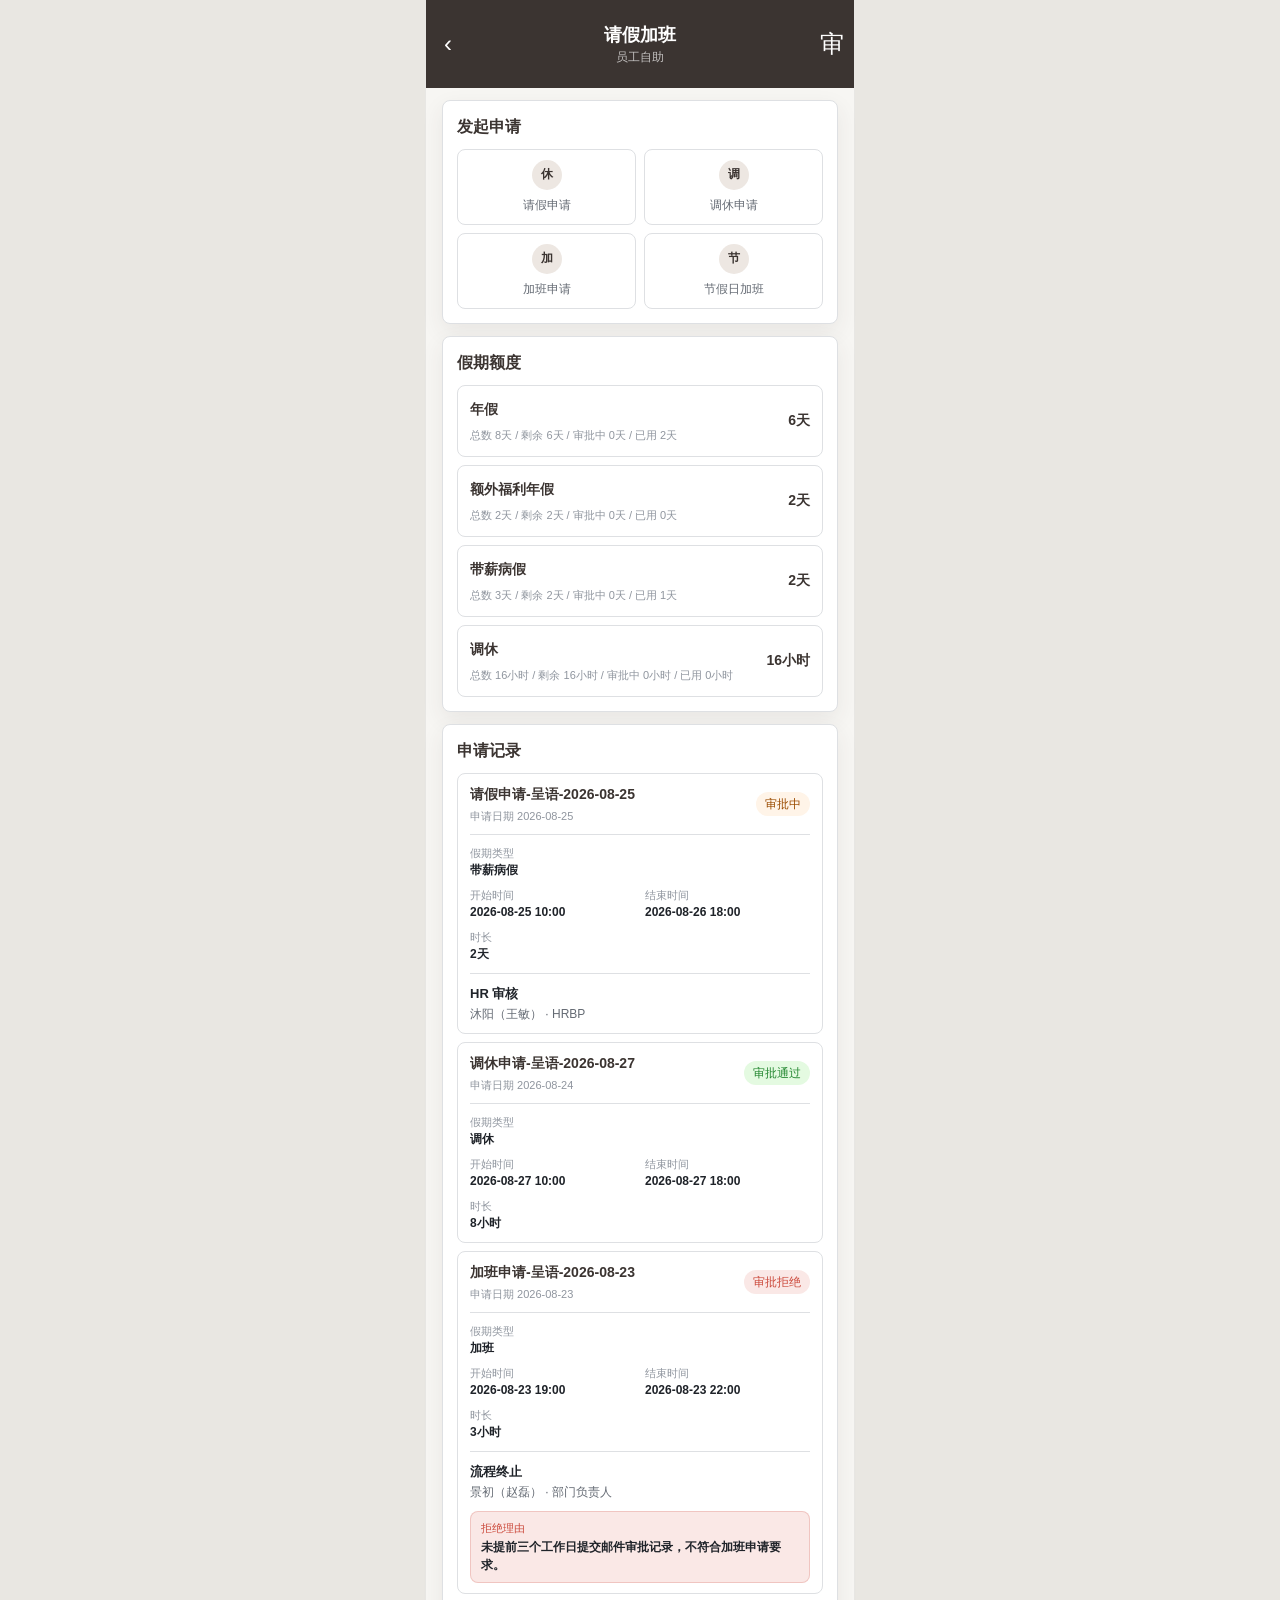
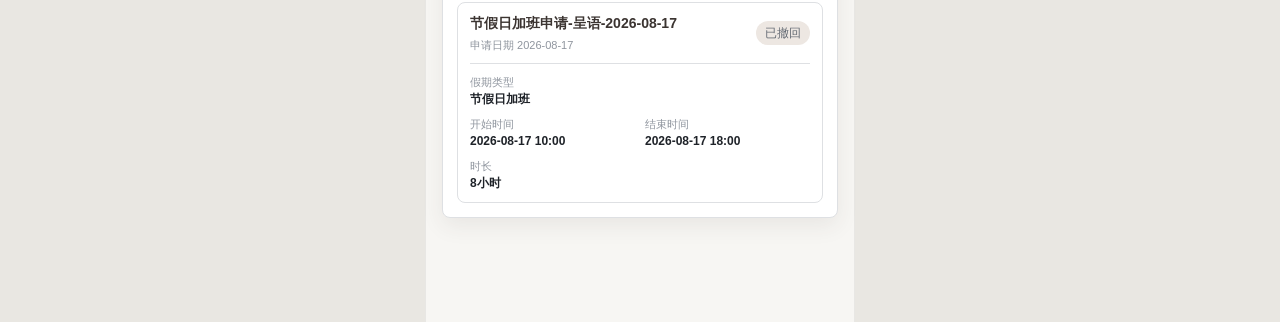
==== commit b870dfaf: "Sync leave demo to Pages branch" ====
--- a/index.html
+++ b/index.html
@@ -4,7 +4,7 @@
     <meta charset="UTF-8" />
     <meta name="viewport" content="width=device-width, initial-scale=1.0, viewport-fit=cover" />
     <title>员工自助 - 请假加班移动端 Demo</title>
-    <link rel="stylesheet" href="./styles.css" />
+    <link rel="stylesheet" href="./styles.css?v=20260904-period-layout" />
   </head>
   <body>
     <main class="phone-shell">
@@ -15,7 +15,7 @@
             <h1>请假加班</h1>
             <p>员工自助</p>
           </div>
-          <button class="icon-button" type="button" aria-label="更多">···</button>
+          <button class="icon-button" type="button" id="approvalMenuBtn" aria-label="审批">审</button>
         </header>
 
         <section class="request-entry-card">
@@ -76,7 +76,7 @@
 
             <label class="field" id="leaveTypeField">
               <span>假期类型</span>
-              <select id="leaveTypeSelect"></select>
+              <select id="leaveTypeSelect" required></select>
             </label>
 
             <section id="qualificationInfoFields" class="marriage-info-fields is-hidden" aria-label="资格假材料信息">
@@ -99,6 +99,35 @@
               </div>
             </section>
 
+            <section id="leavePeriodCard" class="leave-period-card is-hidden" aria-label="请假时段">
+              <div class="period-line">
+                <span class="dot start"></span>
+                <div class="paired-fields">
+                  <label class="field compact-field">
+                    <span>开始日期</span>
+                    <input id="leaveStartDate" type="date" value="2026-08-24" required />
+                  </label>
+                  <label class="field compact-field">
+                    <span>开始时段</span>
+                    <select id="leaveStartPeriod"><option value="am">上午</option><option value="pm">下午</option></select>
+                  </label>
+                </div>
+              </div>
+              <div class="period-line">
+                <span class="dot end"></span>
+                <div class="paired-fields">
+                  <label class="field compact-field">
+                    <span>结束日期</span>
+                    <input id="leaveEndDate" type="date" value="2026-08-24" required />
+                  </label>
+                  <label class="field compact-field">
+                    <span>结束时段</span>
+                    <select id="leaveEndPeriod"><option value="am">上午</option><option value="pm" selected>下午</option></select>
+                  </label>
+                </div>
+              </div>
+            </section>
+
             <div class="time-card">
               <div class="time-line">
                 <span class="dot start"></span>
@@ -108,7 +137,7 @@
                 </label>
                 <label class="field compact-field">
                   <span>时间</span>
-                  <select id="startTime"><option>10:00</option><option>14:00</option><option>18:00</option><option>19:00</option></select>
+                  <select id="startTime"><option>09:00</option><option>10:00</option><option>11:00</option><option>13:00</option><option>14:00</option><option>15:00</option><option>16:00</option><option>17:00</option></select>
                 </label>
               </div>
               <div class="time-line">
@@ -119,10 +148,25 @@
                 </label>
                 <label class="field compact-field">
                   <span>时间</span>
-                  <select id="endTime"><option>18:00</option><option>14:00</option><option>19:00</option><option>22:00</option></select>
+                  <select id="endTime"><option>10:00</option><option>11:00</option><option>12:00</option><option>14:00</option><option>15:00</option><option>16:00</option><option>17:00</option><option selected>18:00</option></select>
                 </label>
               </div>
             </div>
+
+            <section id="overtimeSegmentsCard" class="overtime-segments-card is-hidden" aria-label="加班明细">
+              <div class="segments-head">
+                <strong id="overtimeSegmentsTitle">加班明细</strong>
+                <button id="addOvertimeSegmentBtn" class="small-button" type="button" data-segment-action="add">新增</button>
+              </div>
+              <div id="overtimeSegmentsList" class="overtime-segments-list"></div>
+            </section>
+
+            <section id="attendanceRecordsCard" class="attendance-records-card is-hidden" aria-label="考勤记录">
+              <div class="segments-head">
+                <strong>考勤记录</strong>
+              </div>
+              <div id="attendanceRecordsList" class="attendance-records-list"></div>
+            </section>
 
             <label class="field total-field">
               <span id="totalLabel">合计（天）</span>
@@ -157,6 +201,38 @@
         </section>
       </section>
 
+      <section id="requestDetailPage" class="app-page" aria-label="申请详情">
+        <header class="mobile-nav">
+          <button class="icon-button" type="button" id="backFromRequestDetailBtn" aria-label="返回">‹</button>
+          <div>
+            <h1 id="requestDetailPageTitle">申请详情</h1>
+            <p>只读详情</p>
+          </div>
+          <span></span>
+        </header>
+        <section id="requestDetailPageBody" class="detail-card request-detail-page-body"></section>
+      </section>
+
+      <section id="approvalPage" class="app-page" aria-label="请假加班审批">
+        <header class="mobile-nav">
+          <button class="icon-button" type="button" id="backFromApprovalBtn" aria-label="返回">‹</button>
+          <div>
+            <h1>请假加班审批</h1>
+            <p>待办单据</p>
+          </div>
+          <span></span>
+        </header>
+        <section class="approval-page-content">
+          <nav class="approval-tabs" aria-label="审批类型">
+            <button type="button" class="approval-tab active" data-approval-tab="leave">请假</button>
+            <button type="button" class="approval-tab" data-approval-tab="comp">调休</button>
+            <button type="button" class="approval-tab" data-approval-tab="overtime">加班</button>
+            <button type="button" class="approval-tab" data-approval-tab="holidayOvertime">节假日加班</button>
+          </nav>
+          <div id="approvalList" class="approval-list"></div>
+        </section>
+      </section>
+
     </main>
 
     <footer id="submitBar" class="submit-bar is-hidden">
@@ -168,6 +244,16 @@
     </footer>
 
     <div id="toast" class="toast" role="status" aria-live="polite"></div>
+    <div id="requestDetailDialog" class="dialog-mask is-hidden" role="dialog" aria-modal="true" aria-labelledby="requestDetailTitle">
+      <section class="dialog-card request-detail-card">
+        <div class="detail-dialog-head">
+          <h2 id="requestDetailTitle">申请详情</h2>
+          <button class="icon-button" type="button" id="closeRequestDetailBtn" aria-label="关闭">×</button>
+        </div>
+        <div id="requestDetailBody" class="request-detail-body"></div>
+        <div id="requestDetailActions" class="request-detail-actions"></div>
+      </section>
+    </div>
     <div id="marriageDialog" class="dialog-mask is-hidden" role="dialog" aria-modal="true" aria-labelledby="marriageDialogTitle">
       <section class="dialog-card">
         <h2 id="marriageDialogTitle">首次申请婚假</h2>
@@ -175,6 +261,6 @@
         <button class="primary-button dialog-confirm" type="button" id="confirmMarriageDialogBtn">确认</button>
       </section>
     </div>
-    <script src="./app.js?v=20260827-qualification-leave"></script>
+    <script src="./app.js?v=20260904-period-layout"></script>
   </body>
 </html>
--- a/styles.css
+++ b/styles.css
@@ -383,6 +383,10 @@
   display: block;
 }
 
+.field.is-hidden {
+  display: none;
+}
+
 .field span {
   margin-bottom: 6px;
 }
@@ -410,7 +414,8 @@
   border-color: var(--brand-gold);
 }
 
-.time-card {
+.time-card,
+.leave-period-card {
   display: grid;
   gap: 10px;
   border: 1px solid var(--line-soft);
@@ -419,11 +424,35 @@
   background: #fffdf9;
 }
 
+.time-card.is-hidden,
+.leave-period-card.is-hidden {
+  display: none;
+}
+
+.time-line,
+.period-line {
+  display: grid;
+  gap: 8px;
+  align-items: end;
+}
+
 .time-line {
-  display: grid;
   grid-template-columns: 16px minmax(0, 1fr) 96px;
-  gap: 8px;
-  align-items: end;
+}
+
+.period-line {
+  grid-template-columns: 16px minmax(0, 1fr);
+}
+
+.paired-fields {
+  display: grid;
+  grid-template-columns: minmax(0, 1fr) minmax(0, 1fr);
+  gap: 8px;
+  min-width: 0;
+}
+
+.paired-fields .compact-field {
+  min-width: 0;
 }
 
 .dot {
@@ -456,6 +485,166 @@
   background: var(--brand-paper-strong);
 }
 
+.overtime-segments-card {
+  display: grid;
+  gap: 10px;
+  border: 1px solid var(--line-soft);
+  border-radius: 8px;
+  padding: 12px;
+  background: #fffdf9;
+}
+
+.attendance-records-card {
+  display: grid;
+  gap: 10px;
+  border: 1px solid var(--line-soft);
+  border-radius: 8px;
+  padding: 12px;
+  background: #fff;
+}
+
+.overtime-segments-card.is-hidden {
+  display: none;
+}
+
+.attendance-records-card.is-hidden {
+  display: none;
+}
+
+.segments-head {
+  display: flex;
+  align-items: center;
+  justify-content: space-between;
+  gap: 10px;
+}
+
+.segments-head strong {
+  color: var(--brand-dark);
+  font-size: 14px;
+}
+
+.overtime-segments-list {
+  display: grid;
+  gap: 10px;
+}
+
+.overtime-segment {
+  display: grid;
+  gap: 10px;
+  border: 1px solid rgba(183, 143, 98, 0.22);
+  border-radius: 8px;
+  padding: 10px;
+  background: #fff;
+}
+
+.segment-title-row {
+  display: flex;
+  align-items: center;
+  justify-content: space-between;
+  gap: 10px;
+}
+
+.segment-title-row strong {
+  color: var(--text-primary);
+  font-size: 13px;
+}
+
+.segment-title-row button {
+  border: 0;
+  color: var(--danger);
+  background: transparent;
+  font-size: 12px;
+  font-weight: 700;
+}
+
+.segment-fields {
+  display: grid;
+  grid-template-columns: repeat(2, minmax(0, 1fr));
+  gap: 8px;
+}
+
+.segment-duration {
+  display: flex;
+  align-items: center;
+  justify-content: space-between;
+  border-top: 1px solid var(--line-soft);
+  padding-top: 8px;
+}
+
+.segment-duration span {
+  color: var(--text-tertiary);
+  font-size: 12px;
+}
+
+.segment-duration strong {
+  color: var(--brand-dark);
+  font-size: 14px;
+}
+
+.attendance-records-list {
+  display: grid;
+  gap: 8px;
+}
+
+.attendance-record {
+  display: grid;
+  gap: 8px;
+  border: 1px solid var(--line-soft);
+  border-radius: 8px;
+  padding: 10px;
+  background: #fffdf9;
+}
+
+.attendance-record strong {
+  display: block;
+  color: var(--brand-dark);
+  font-size: 13px;
+  line-height: 19px;
+}
+
+.attendance-record span {
+  display: block;
+  margin-top: 2px;
+  color: var(--text-secondary);
+  font-size: 12px;
+  line-height: 18px;
+}
+
+.attendance-record dl {
+  display: grid;
+  grid-template-columns: repeat(2, minmax(0, 1fr));
+  gap: 8px;
+  margin: 0;
+}
+
+.attendance-record dl.single-attendance-metric {
+  grid-template-columns: 1fr;
+}
+
+.attendance-record dl div {
+  border-radius: 6px;
+  padding: 8px;
+  background: #fff;
+}
+
+.attendance-record dl div:last-child {
+  grid-column: 1 / -1;
+}
+
+.attendance-record dt {
+  color: var(--text-tertiary);
+  font-size: 11px;
+  line-height: 16px;
+}
+
+.attendance-record dd {
+  margin: 2px 0 0;
+  color: var(--text-primary);
+  font-size: 14px;
+  line-height: 20px;
+  font-weight: 700;
+}
+
 .marriage-info-fields {
   display: grid;
   gap: 10px;
@@ -597,6 +786,7 @@
   border-radius: 8px;
   padding: 10px 12px;
   background: #fff;
+  cursor: pointer;
 }
 
 .home-request-head {
@@ -697,6 +887,355 @@
   font-size: 12px;
   line-height: 18px;
   font-weight: 600;
+}
+
+.outline-mini {
+  min-width: 64px;
+  height: 32px;
+  border: 1px solid var(--line-strong);
+  border-radius: 8px;
+  padding: 0 12px;
+  color: var(--text-secondary);
+  background: #fff;
+  font-size: 12px;
+  font-weight: 700;
+}
+
+.outline-mini.danger {
+  border-color: rgba(204, 75, 61, 0.42);
+  color: var(--danger);
+  background: var(--danger-soft);
+}
+
+.request-detail-card {
+  gap: 12px;
+  max-height: min(82vh, 680px);
+  overflow: auto;
+}
+
+.detail-dialog-head {
+  display: grid;
+  grid-template-columns: minmax(0, 1fr) 36px;
+  gap: 8px;
+  align-items: start;
+}
+
+.detail-dialog-head h2 {
+  color: var(--brand-dark);
+  font-size: 17px;
+  line-height: 24px;
+}
+
+.request-detail-body {
+  display: grid;
+  gap: 12px;
+}
+
+.detail-status-row {
+  display: flex;
+  align-items: center;
+  justify-content: space-between;
+  gap: 12px;
+}
+
+.detail-status-row strong {
+  color: var(--text-tertiary);
+  font-size: 12px;
+}
+
+.detail-fields {
+  display: grid;
+  grid-template-columns: repeat(2, minmax(0, 1fr));
+  gap: 8px;
+}
+
+.detail-fields div {
+  border: 1px solid var(--line-soft);
+  border-radius: 8px;
+  padding: 8px;
+  background: #fffdf9;
+}
+
+.detail-fields span {
+  display: block;
+  color: var(--text-tertiary);
+  font-size: 11px;
+  line-height: 16px;
+}
+
+.detail-fields strong {
+  display: block;
+  margin-top: 2px;
+  overflow-wrap: anywhere;
+  color: var(--text-primary);
+  font-size: 12px;
+  line-height: 18px;
+}
+
+.detail-field-wide {
+  grid-column: 1 / -1;
+}
+
+.detail-section {
+  display: grid;
+  gap: 8px;
+}
+
+.detail-section h3 {
+  color: var(--brand-dark);
+  font-size: 14px;
+  line-height: 20px;
+}
+
+.detail-progress {
+  display: grid;
+  gap: 6px;
+  margin: 0;
+  padding-left: 18px;
+  color: var(--text-secondary);
+  font-size: 12px;
+  line-height: 18px;
+}
+
+.detail-attachments,
+.approval-record-list {
+  display: grid;
+  gap: 8px;
+}
+
+.detail-attachment {
+  display: flex;
+  align-items: center;
+  gap: 8px;
+  min-height: 44px;
+  border: 1px solid var(--line-soft);
+  border-radius: 8px;
+  padding: 8px 10px;
+  background: #fffdf9;
+}
+
+.detail-attachment span {
+  display: inline-flex;
+  align-items: center;
+  justify-content: center;
+  width: 32px;
+  height: 28px;
+  border-radius: 4px;
+  color: var(--brand-dark);
+  background: var(--brand-paper-strong);
+  font-size: 11px;
+}
+
+.detail-attachment strong {
+  overflow-wrap: anywhere;
+  color: var(--text-primary);
+  font-size: 12px;
+  line-height: 18px;
+}
+
+.approval-record {
+  display: grid;
+  gap: 8px;
+  border: 1px solid var(--line-soft);
+  border-radius: 8px;
+  padding: 10px;
+  background: #fffdf9;
+}
+
+.approval-record-head {
+  display: flex;
+  align-items: center;
+  justify-content: space-between;
+  gap: 8px;
+}
+
+.approval-record-head strong {
+  color: var(--brand-dark);
+  font-size: 13px;
+  line-height: 19px;
+}
+
+.approval-record-fields {
+  display: grid;
+  grid-template-columns: repeat(2, minmax(0, 1fr));
+  gap: 8px;
+  border-top: 1px solid var(--line-soft);
+  padding-top: 8px;
+}
+
+.approval-record-fields div:last-child {
+  grid-column: 1 / -1;
+}
+
+.approval-record-fields span {
+  display: block;
+  color: var(--text-tertiary);
+  font-size: 11px;
+  line-height: 16px;
+}
+
+.approval-record-fields strong {
+  display: block;
+  margin-top: 2px;
+  overflow-wrap: anywhere;
+  color: var(--text-primary);
+  font-size: 12px;
+  line-height: 18px;
+}
+
+.request-detail-actions {
+  display: grid;
+  gap: 8px;
+  border-top: 1px solid var(--line-soft);
+  padding-top: 12px;
+}
+
+.request-detail-page-body {
+  display: grid;
+  gap: 14px;
+  padding: 16px;
+}
+
+.detail-readonly-mark {
+  justify-self: start;
+  border-radius: 4px;
+  padding: 3px 8px;
+  color: var(--text-secondary);
+  background: var(--brand-paper-strong);
+  font-size: 12px;
+}
+
+.approval-page-content {
+  display: grid;
+  gap: 12px;
+  margin-top: 16px;
+}
+
+.approval-tabs {
+  display: grid;
+  grid-template-columns: repeat(3, minmax(0, 1fr));
+  min-height: 40px;
+  border-bottom: 1px solid var(--line-soft);
+}
+
+.approval-tab {
+  position: relative;
+  border: 0;
+  color: var(--text-secondary);
+  background: transparent;
+  font-weight: 600;
+}
+
+.approval-tab.active {
+  color: var(--brand-dark);
+}
+
+.approval-tab.active::after {
+  position: absolute;
+  right: 22%;
+  bottom: -1px;
+  left: 22%;
+  height: 2px;
+  content: "";
+  background: var(--brand-gold);
+}
+
+.approval-list {
+  display: grid;
+  gap: 10px;
+}
+
+.approval-item {
+  display: grid;
+  gap: 10px;
+  border: 1px solid var(--line-soft);
+  border-radius: 8px;
+  padding: 12px;
+  background: var(--surface);
+  cursor: pointer;
+}
+
+.approval-item-head {
+  display: grid;
+  grid-template-columns: minmax(0, 1fr) auto;
+  gap: 8px;
+  align-items: start;
+}
+
+.approval-item-head strong,
+.approval-item-head span {
+  display: block;
+  overflow-wrap: anywhere;
+}
+
+.approval-item-head strong {
+  color: var(--brand-dark);
+  font-size: 14px;
+  line-height: 20px;
+}
+
+.approval-item-head span {
+  margin-top: 3px;
+  color: var(--text-tertiary);
+  font-size: 11px;
+}
+
+.approval-item-grid {
+  display: grid;
+  grid-template-columns: repeat(2, minmax(0, 1fr));
+  gap: 8px;
+  border-top: 1px solid var(--line-soft);
+  padding-top: 10px;
+}
+
+.approval-item-grid span,
+.approval-item-footer {
+  color: var(--text-tertiary);
+  font-size: 11px;
+  line-height: 16px;
+}
+
+.approval-item-grid strong {
+  display: block;
+  overflow-wrap: anywhere;
+  color: var(--text-primary);
+  font-size: 12px;
+  line-height: 18px;
+}
+
+.approval-item-footer {
+  display: flex;
+  justify-content: space-between;
+  gap: 8px;
+  border-top: 1px solid var(--line-soft);
+  padding-top: 8px;
+}
+
+.approval-review-actions {
+  display: grid;
+  grid-template-columns: repeat(2, minmax(0, 1fr));
+  gap: 8px;
+  border-top: 1px solid var(--line-soft);
+  padding-top: 12px;
+}
+
+.secondary-button {
+  min-height: 44px;
+  border: 1px solid var(--line);
+  border-radius: 6px;
+  color: var(--brand-dark);
+  background: var(--surface);
+  font-weight: 700;
+}
+
+.empty-state {
+  padding: 40px 16px;
+  color: var(--text-tertiary);
+  text-align: center;
+}
+
+.danger-button {
+  background: var(--danger);
 }
 
 .my-request-list {
